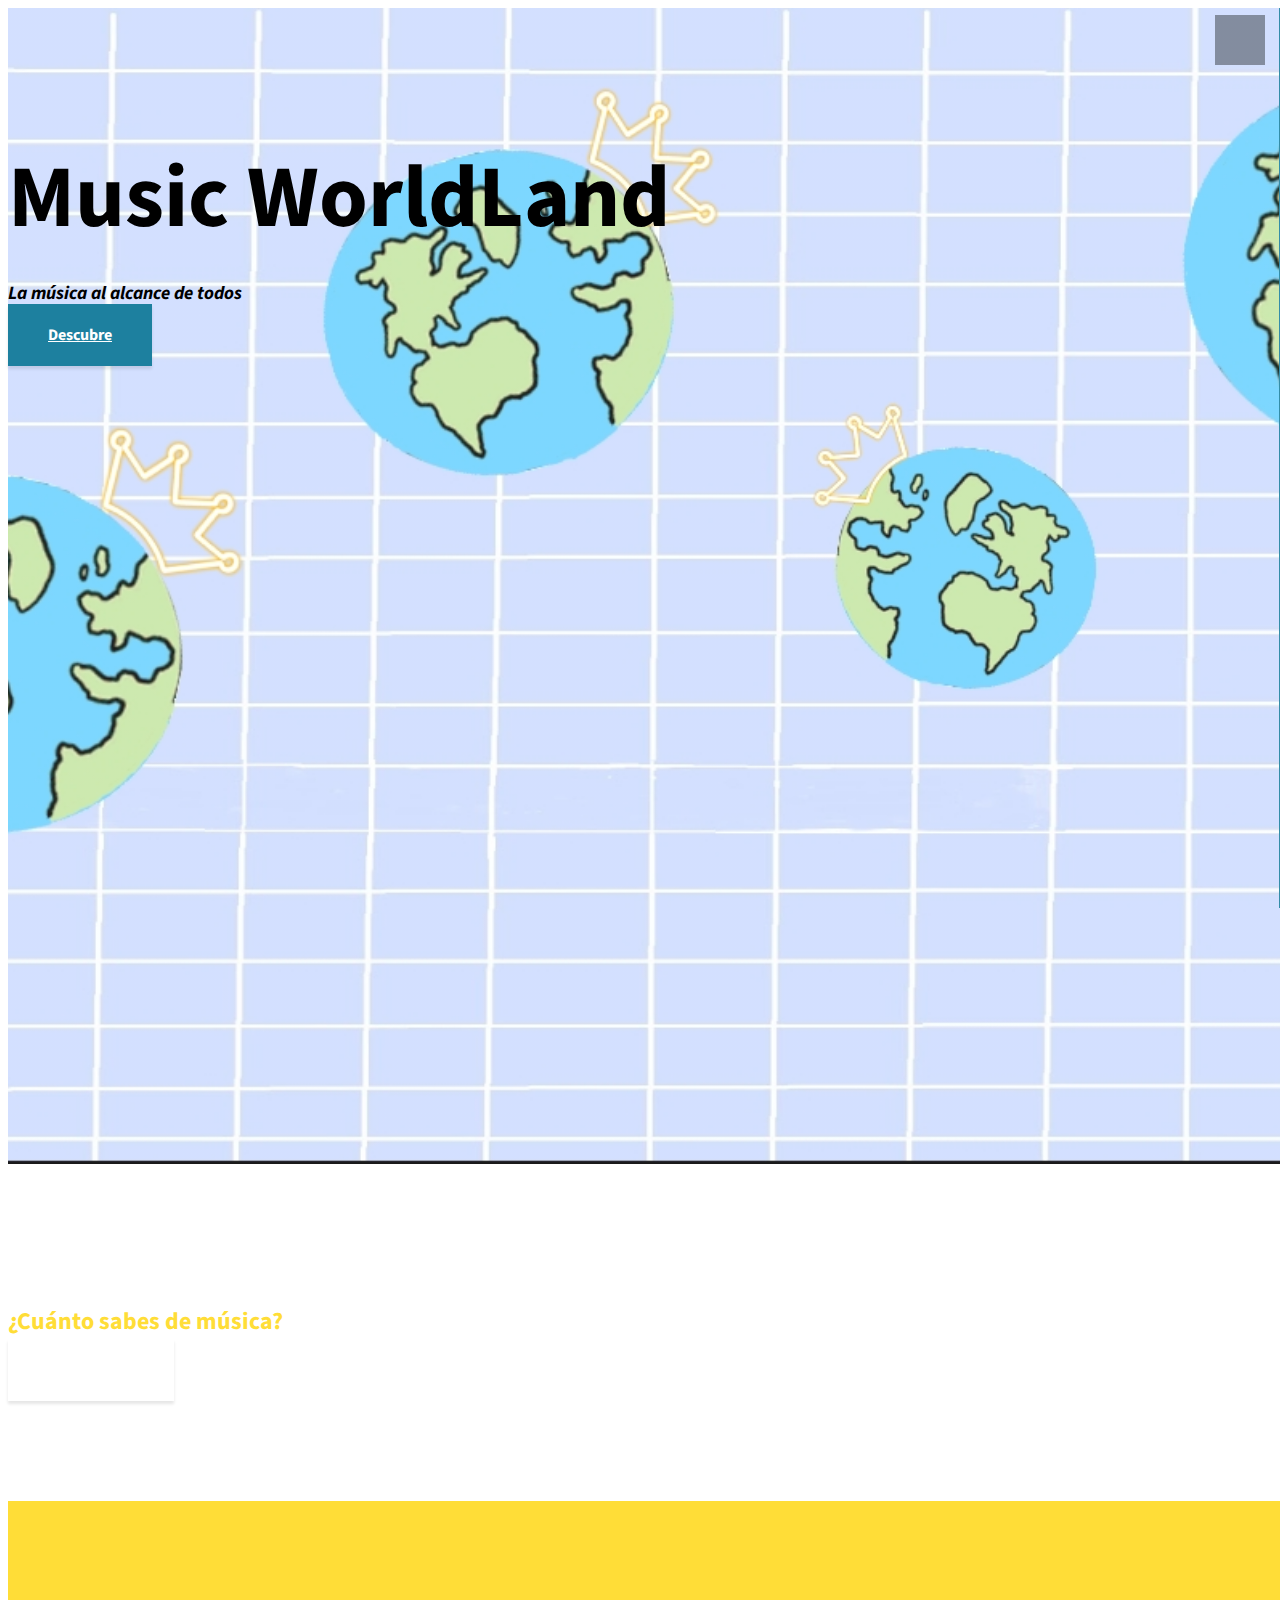
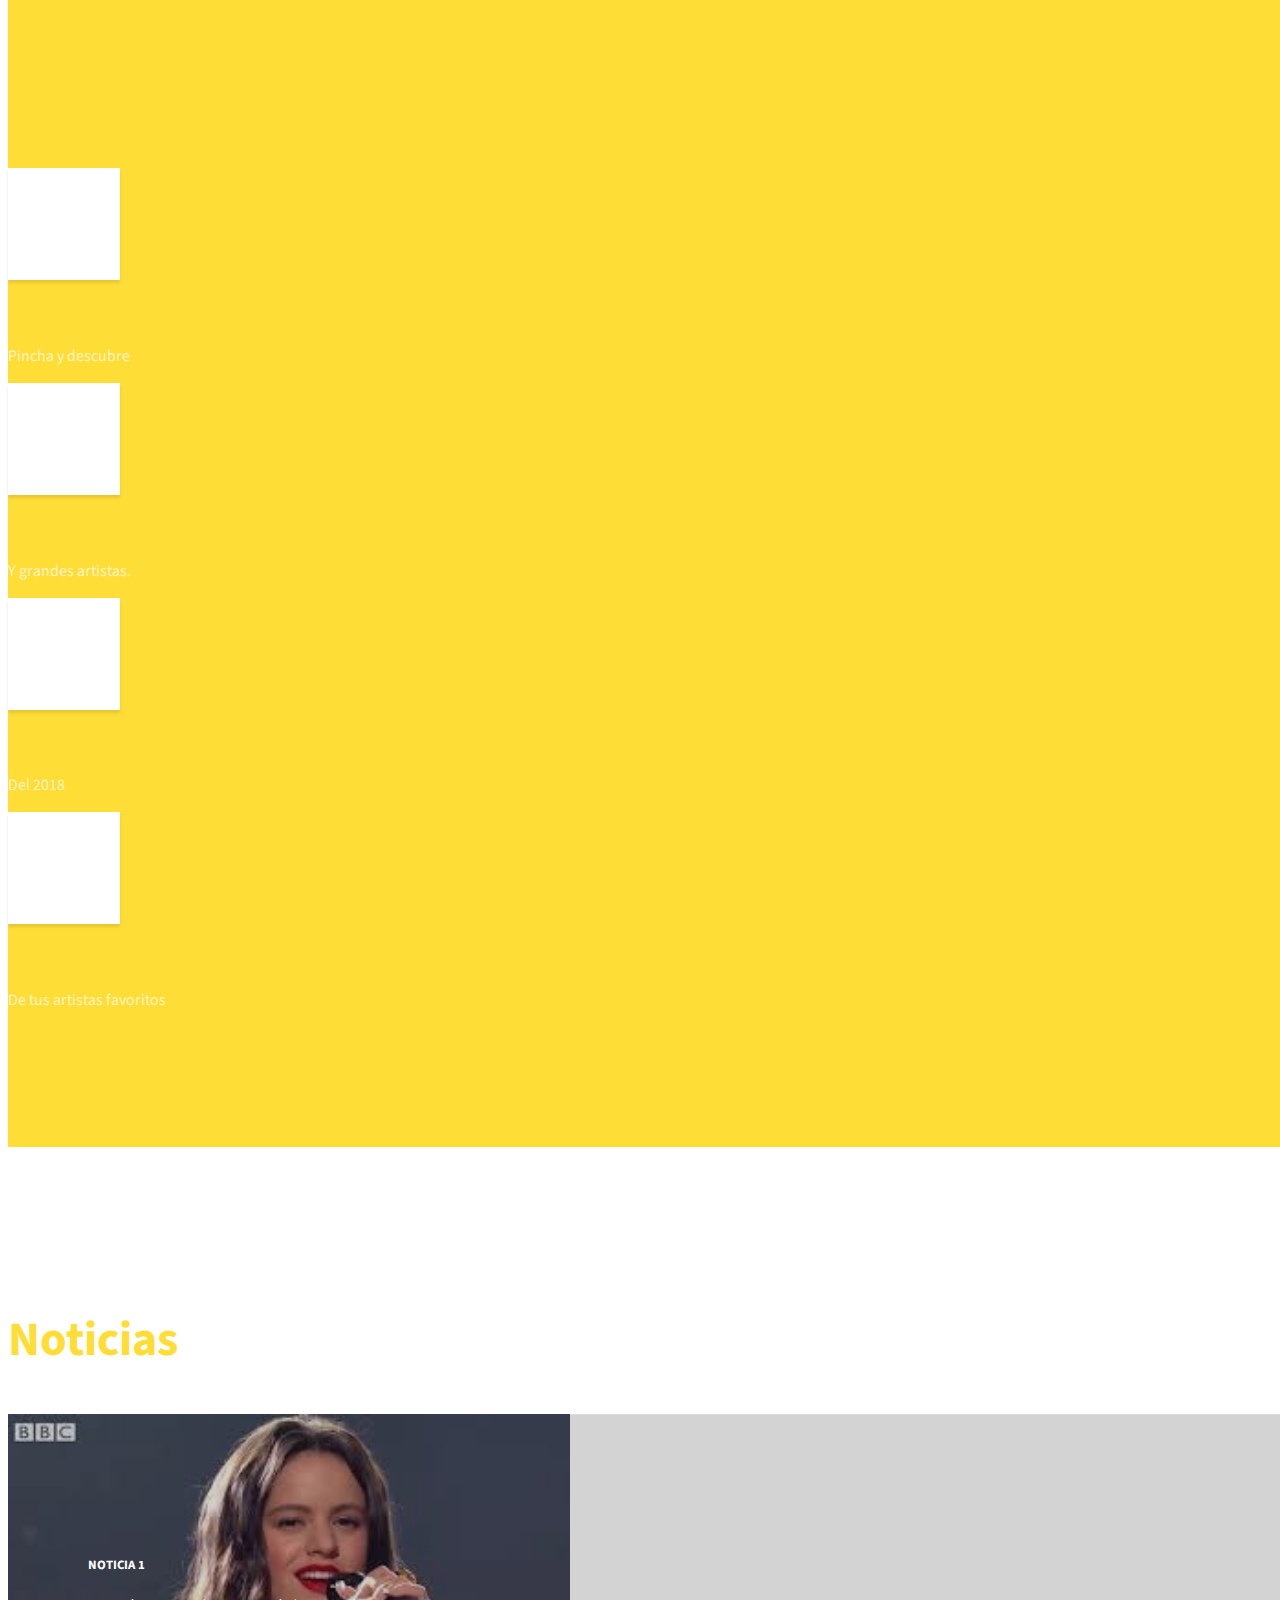
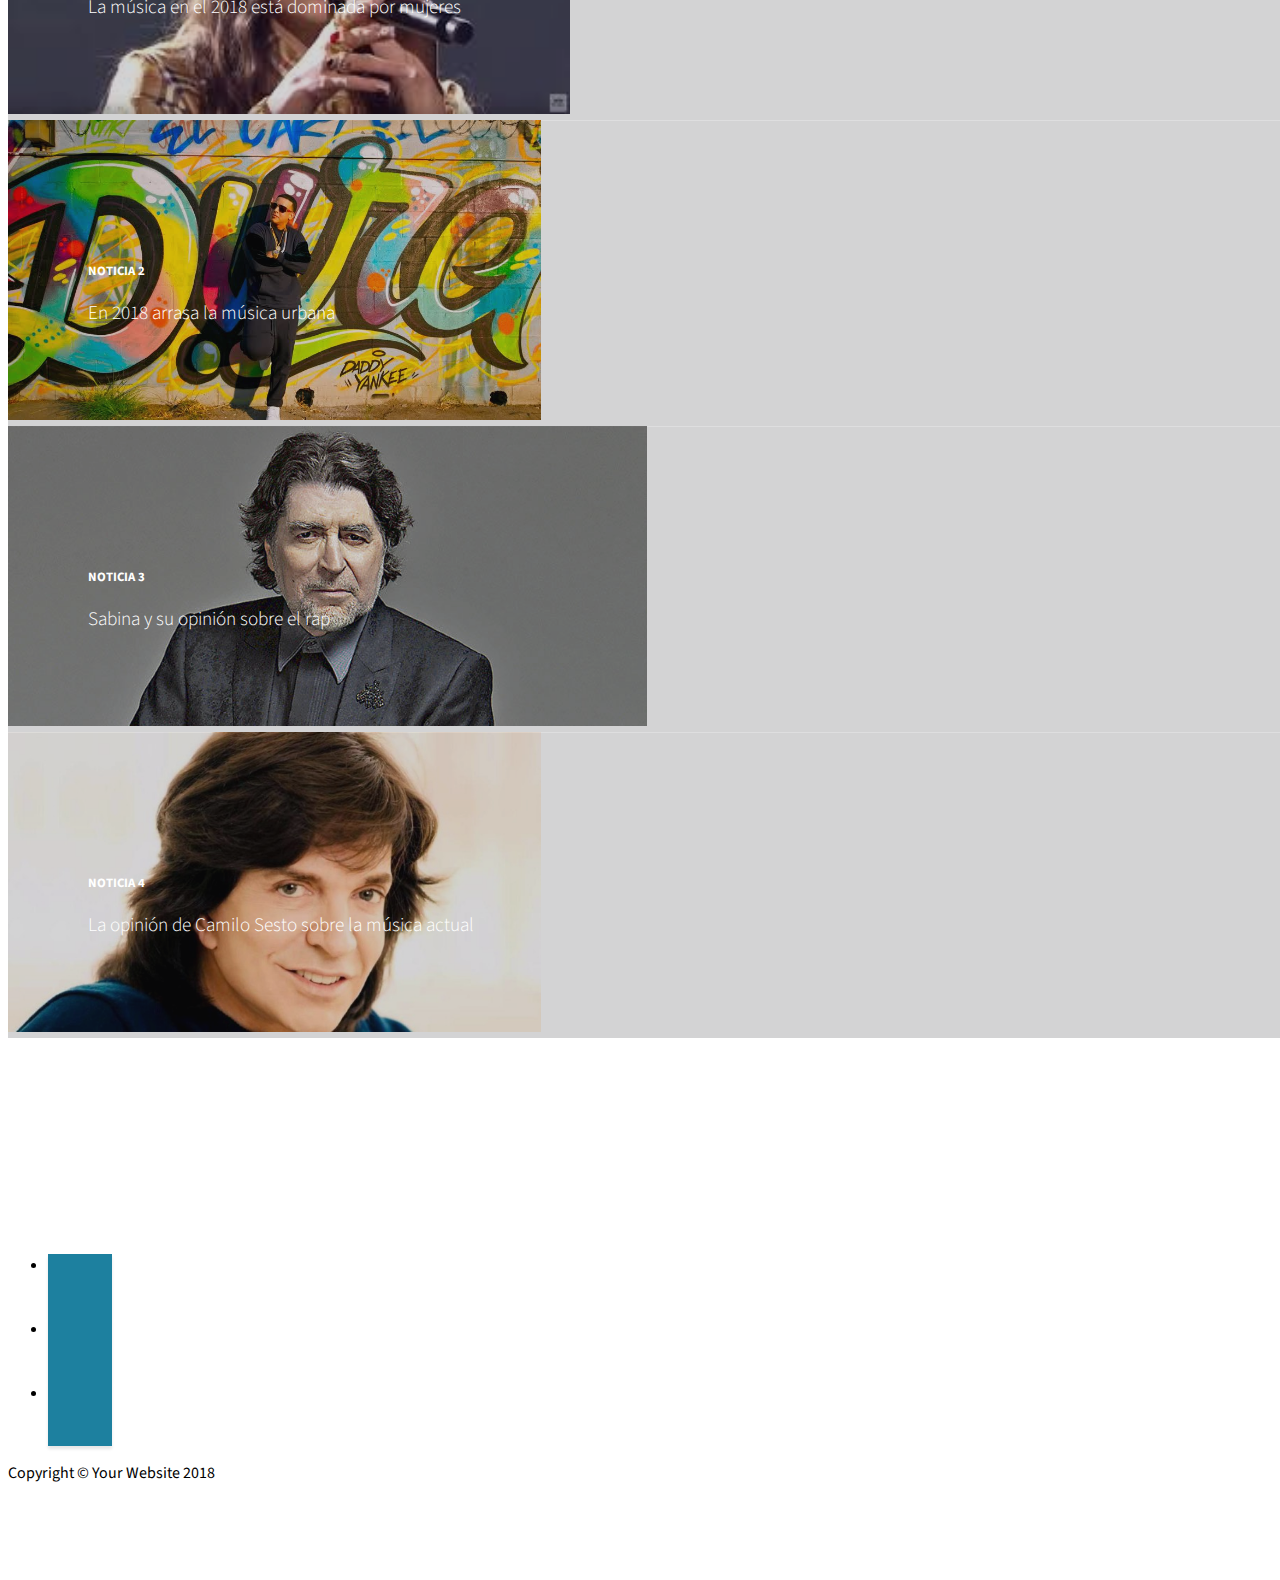
==== index.html @ c62e33f1 "Add files via upload" ====
<!DOCTYPE html>
<html lang="es">

  <head>

    <meta charset="utf-8">
    <meta name="viewport" content="width=device-width, initial-scale=1, shrink-to-fit=no">
    <meta name="description" content="">
    <meta name="author" content="">

    <title>Music WorldLand</title>
    <link rel="icon" href="img/music.jpg" type="image/png">
    <!-- Bootstrap Core CSS -->
    <link href="vendor/bootstrap/css/bootstrap.min.css" rel="stylesheet">

    <!-- Custom Fonts -->
    <link href="vendor/fontawesome-free/css/all.min.css" rel="stylesheet" type="text/css">
    <link href="https://fonts.googleapis.com/css?family=Source+Sans+Pro:300,400,700,300italic,400italic,700italic" rel="stylesheet" type="text/css">
    <link href="vendor/simple-line-icons/css/simple-line-icons.css" rel="stylesheet">

    <!-- Custom CSS -->
    <link href="css/stylish-portfolio.css" rel="stylesheet">
	<script src="js/jquery.min.js"></script>
  </head>

  <body id="page-top">

    <!-- Navigation -->
    <a class="menu-toggle rounded" href="#">
      <i class="fas fa-bars"></i>
    </a>
    <nav id="sidebar-wrapper">
      <ul class="sidebar-nav">
        <li class="sidebar-brand">
          <a class="js-scroll-trigger" href="#page-top">Índice</a>
        </li>
        <li class="sidebar-nav-item">
          <a class="js-scroll-trigger" href="#page-top">Inicio</a>
        </li>
        <li class="sidebar-nav-item">
          <a class="js-scroll-trigger" href="#about">Test</a>
        </li>
        <li class="sidebar-nav-item">
          <a class="js-scroll-trigger" href="#services">Investiga</a>
        </li>
        <li class="sidebar-nav-item">
          <a class="js-scroll-trigger" href="#portfolio">Noticias</a>
        </li>
      </ul>
    </nav>

    <!-- Header -->
    <header class="masthead d-flex">
      <div class="container text-center my-auto">
        <h1 class="mb-1">Music WorldLand</h1>
        <h3 class="mb-5">
          <em>La música al alcance de todos</em>
        </h3>
        <a class="btn btn-primary btn-xl js-scroll-trigger" href="#about">Descubre</a>
      </div>
      <div class="overlay"></div>
    </header>

    <!-- About -->
    <section class="content-section bg-light" id="about">
      <div class="container text-center">
        <div class="row">
          <div class="col-lg-10 mx-auto">
            <h2>¿Cuánto sabes de música?</h2>
            <a class="btn btn-dark btn-xl js-scroll-trigger" href="musica.html">Realizar test</a>
          </div>
        </div>
      </div>
    </section>

    <!-- Services -->
    <section class="content-section bg-primary text-white text-center" id="services">
      <div class="container">
        <div class="content-section-heading">
          <h2 class="mb-5">Investiga</h2>
        </div>
        <div class="row">
          <div class="col-lg-3 col-md-6 mb-5 mb-lg-0">
			<a href="file:///C:/Users/DATA00/Desktop/trabajo/mapa.html">
				<span class="service-icon rounded-circle mx-auto mb-3">
				  <i class="far fa-map"></i>
				</span>
			</a>
            <h4>Mapa</h4>
            <p class="text-faded mb-0">Pincha y descubre</p>
          </div>
          <div class="col-lg-3 col-md-6 mb-5 mb-lg-0">
		     <a href="file:///C:/Users/DATA00/Desktop/trabajo/generos.html">
             <span class="service-icon rounded-circle mx-auto mb-3">
              <i class="fas fa-music"></i>
            </span>
			</a>
              <h4>Géneros musicales</h4>
            <p class="text-faded mb-0">Y grandes artistas.</p>
          </div>
          <div class="col-lg-3 col-md-6 mb-5 mb-md-0">
		  <a href="file:///C:/Users/DATA00/Desktop/trabajo/canciones.html">
            <span class="service-icon rounded-circle mx-auto mb-3">
              <i class="icon-like"></i>
            </span>
			</a>
            <h4>Top 10 canciones </h4>
            <p class="text-faded mb-0">Del 2018</p>
              <i class="fas fa-trophy-alt"></i>
          </div>
          <div class="col-lg-3 col-md-6">
		  <a href="file:///C:/Users/DATA00/Desktop/trabajo/productoras.html">
            <span class="service-icon rounded-circle mx-auto mb-3">
              <i class="fas fa-headphones-alt"></i>
            </span>
			</a>
            <h4>Top 10 productoras
            </h4>
            <p class="text-faded mb-0">De tus artistas favoritos</p>
          </div>
        </div>
      </div>
    </section>
    <!-- Portfolio -->
    <section class="content-section" id="portfolio">
      <div class="container">
        <div class="content-section-heading text-center">
          <h2 class="mb-5">Noticias</h2>
        </div>
        <div class="row no-gutters">
          <div class="col-lg-6">
            <a class="portfolio-item" href="https://www.youtube.com/watch?v=vUIMUN8L44A">
              <span class="caption">
                <span class="caption-content">
                  <h2>Noticia 1</h2>
                  <p class="mb-0">La música en el 2018 está dominada por mujeres</p>
                </span>
              </span>
              <img class="img-fluid" src="img/rosalia.jpg">
            </a>
          </div>
          <div class="col-lg-6">
            <a class="portfolio-item" href="https://www.eluniverso.com/entretenimiento/2018/12/27/nota/7113603/musica-urbana-sigue-dominando">
              <span class="caption">
                <span class="caption-content">
                  <h2>Noticia 2</h2>
                  <p class="mb-0">En 2018 arrasa la música urbana</p>
                </span>
              </span>
              <img class="img-fluid" src="img/3.jpg" >
            </a>
          </div>
          <div class="col-lg-6">
            <a class="portfolio-item" href="https://noisey.vice.com/es/article/ev3pm4/joaquin-sabina-rap-actual-analfabetos-y-para-analfabetos">
              <span class="caption">
                <span class="caption-content">
                  <h2>Noticia 3</h2>
                  <p class="mb-0">Sabina y su opinión sobre el rap</p>
                </span>
              </span>
              <img class="img-fluid" src="img/4.jpg">
            </a>
          </div>
          <div class="col-lg-6">
            <a class="portfolio-item" href="http://www.zeleb.es/tv/a-camilo-sesto-la-musica-actual-le-parece-una-m">
              <span class="caption">
                <span class="caption-content">
                  <h2>Noticia 4</h2>
                  <p class="mb-0">La opinión de Camilo Sesto sobre la música actual</p>
                </span>
              </span>
              <img class="img-fluid" src="img/5.jpg">
            </a
			
          </div>
        </div>
      </div>
    </section>

    <!-- Footer -->
    <footer class="footer text-center">
      <div class="container">
        <ul class="list-inline mb-5">
          <li class="list-inline-item">
            <a class="social-link rounded-circle text-white mr-3" href="#">
              <i class="icon-social-facebook"></i>
            </a>
          </li>
          <li class="list-inline-item">
            <a class="social-link rounded-circle text-white mr-3" href="#">
              <i class="icon-social-twitter"></i>
            </a>
          </li>
          <li class="list-inline-item">
            <a class="social-link rounded-circle text-white" href="#">
              <i class="icon-social-github"></i>
            </a>
          </li>
        </ul>
        <p class="text-muted small mb-0">Copyright &copy; Your Website 2018</p>
      </div>
    </footer>


    <!-- Bootstrap core JavaScript -->
    <script src="vendor/jquery/jquery.min.js"></script>
    <script src="vendor/bootstrap/js/bootstrap.bundle.min.js"></script>

    <!-- Plugin JavaScript -->
    <script src="vendor/jquery-easing/jquery.easing.min.js"></script>

    <!-- Custom scripts for this template -->
    <script src="js/stylish-portfolio.min.js"></script>

  </body>

</html>
---- css/stylish-portfolio.css ----
/*!
 * Start Bootstrap - Stylish Portfolio v5.0.1 (https://startbootstrap.com/template-overviews/stylish-portfolio)
 * Copyright 2013-2018 Start Bootstrap
 * Licensed under MIT (https://github.com/BlackrockDigital/startbootstrap-stylish-portfolio/blob/master/LICENSE)
 */

body,
html {
  width: 100%;
  height: 100%;
}

body {
  font-family: 'Source Sans Pro';
}

.btn-xl {
  padding: 1.25rem 2.5rem;
}

.content-section {
  padding-top: 7.5rem;
  padding-bottom: 7.5rem;
  color: #FFDD37;
}

.content-section-heading h2 {
  font-size: 3rem;
}

.content-section-heading h3 {
  font-size: 1rem;
  text-transform: uppercase;
}

h1,
h2,
h3,
h4,
h5,
h6 {
  font-weight: 700;
}

.text-faded {
  color: rgba(255, 255, 255, 0.7);
}

/* Map */
.map {
  height: 30rem;
}

@media (max-width: 992px) {
  .map {
    height: 75%;
  }
}

.map iframe {
  pointer-events: none;
}

.scroll-to-top {
  position: fixed;
  right: 15px;
  bottom: 15px;
  display: none;
  width: 50px;
  height: 50px;
  text-align: center;
  color: white;
  background: rgba(52, 58, 64, 0.5);
  line-height: 45px;
}

.scroll-to-top:focus, .scroll-to-top:hover {
  color: white;
}
.img-fluid{
	height:300px;
	weight:300px;
}

.scroll-to-top:hover {
  background: #343a40;
}

.scroll-to-top i {
  font-weight: 800;
}

.masthead {
  min-height: 30rem;
  position: relative;
  display: table;
  width: 100%;
  height: auto;
  padding-top: 8rem;
  padding-bottom: 8rem;
  background: -webkit-gradient(linear, left top, right top, from(rgba(255, 255, 255, 0.1)), to(rgba(255, 255, 255, 0.1))), url("img/portada.jpg");
  background: linear-gradient(90deg, rgba(255, 255, 255, 0.1) 0%, rgba(255, 255, 255, 0.1) 100%), url("../img/portada.jpg");
  background-position: center center;
  background-repeat: no-repeat;
  background-size: cover;
}

.masthead h1 {
  font-size: 4rem;
  margin: 0;
  padding: 0;
}

@media (min-width: 992px) {
  .masthead {
    height: 100vh;
  }
  .masthead h1 {
    font-size: 5.5rem;
  }
}

/* Side Menu */
#sidebar-wrapper {
  position: fixed;
  z-index: 2;
  right: 0;
  width: 250px;
  height: 100%;
  -webkit-transition: all 0.4s ease 0s;
  transition: all 0.4s ease 0s;
  -webkit-transform: translateX(250px);
  transform: translateX(250px);
  background: #1D809F;
  border-left: 1px solid rgba(255, 255, 255, 0.1);
}

.sidebar-nav {
  position: absolute;
  top: 0;
  width: 250px;
  margin: 0;
  padding: 0;
  list-style: none;
}

.sidebar-nav li.sidebar-nav-item a {
  display: block;
  text-decoration: none;
  color: #fff;
  padding: 15px;
}

.sidebar-nav li a:hover {
  text-decoration: none;
  color: #fff;
  background: rgba(255, 255, 255, 0.2);
}

.sidebar-nav li a:active,
.sidebar-nav li a:focus {
  text-decoration: none;
}

.sidebar-nav > .sidebar-brand {
  font-size: 1.2rem;
  background: rgba(52, 58, 64, 0.1);
  height: 80px;
  line-height: 50px;
  padding-top: 15px;
  padding-bottom: 15px;
  padding-left: 15px;
}

.sidebar-nav > .sidebar-brand a {
  color: #fff;
}

.sidebar-nav > .sidebar-brand a:hover {
  color: #fff;
  background: none;
}

#sidebar-wrapper.active {
  right: 250px;
  width: 250px;
  -webkit-transition: all 0.4s ease 0s;
  transition: all 0.4s ease 0s;
}

.menu-toggle {
  position: fixed;
  right: 15px;
  top: 15px;
  width: 50px;
  height: 50px;
  text-align: center;
  color: #fff;
  background: rgba(52, 58, 64, 0.5);
  line-height: 50px;
  z-index: 999;
}

.menu-toggle:focus, .menu-toggle:hover {
  color: #fff;
}

.menu-toggle:hover {
  background: #343a40;
}

.service-icon {
  background-color: #fff;
  color: #1D809F;
  height: 7rem;
  width: 7rem;
  display: block;
  line-height: 7.5rem;
  font-size: 2.25rem;
  -webkit-box-shadow: 0 3px 3px 0 rgba(0, 0, 0, 0.1);
  box-shadow: 0 3px 3px 0 rgba(0, 0, 0, 0.1);
}

.callout {
  padding: 15rem 0;
  background: -webkit-gradient(linear, left top, right top, from(rgba(255, 255, 255, 0.1)), to(rgba(255, 255, 255, 0.1))), url("../img/bg-callout.fjpg");
  background: linear-gradient(90deg, rgba(255, 255, 255, 0.1) 0%, rgba(255, 255, 255, 0.1) 100%), url("../img/bg-callout.jpg");
  background-position: center center;
  background-repeat: no-repeat;
  background-size: cover;
}

.callout h2 {
  font-size: 3.5rem;
  font-weight: 700;
  display: block;
  max-width: 30rem;
}

.portfolio-item {
  display: block;
  position: relative;
  overflow: hidden;
  max-width: 530px;
  margin: auto auto 1rem;
}

.portfolio-item .caption {
  display: -webkit-box;
  display: -ms-flexbox;
  display: flex;
  height: 100%;
  width: 100%;
  background-color: rgba(33, 37, 41, 0.2);
  position: absolute;
  top: 0;
  bottom: 0;
  z-index: 1;
}

.portfolio-item .caption .caption-content {
  color: #fff;
  margin: auto 2rem 2rem;
}

.portfolio-item .caption .caption-content h2 {
  font-size: 0.8rem;
  text-transform: uppercase;
}

.portfolio-item .caption .caption-content p {
  font-weight: 300;
  font-size: 1.2rem;
}

@media (min-width: 992px) {
  .portfolio-item {
    max-width: none;
    margin: 0;
  }
  .portfolio-item .caption {
    -webkit-transition: -webkit-clip-path 0.25s ease-out, background-color 0.7s;
    -webkit-clip-path: inset(0px);
    clip-path: inset(0px);
  }
  .portfolio-item .caption .caption-content {
    -webkit-transition: opacity 0.25s;
    transition: opacity 0.25s;
    margin-left: 5rem;
    margin-right: 5rem;
    margin-bottom: 5rem;
  }
  .portfolio-item img {
    -webkit-transition: -webkit-clip-path 0.25s ease-out;
    -webkit-clip-path: inset(-1px);
    clip-path: inset(-1px);
  }
  .portfolio-item:hover img {
    -webkit-clip-path: inset(2rem);
    clip-path: inset(2rem);
  }
  .portfolio-item:hover .caption {
    background-color: rgba(29, 128, 159, 0.9);
    -webkit-clip-path: inset(2rem);
    clip-path: inset(2rem);
  }
}

footer.footer {
  padding-top: 5rem;
  padding-bottom: 5rem;
}

footer.footer .social-link {
  display: block;
  height: 4rem;
  width: 4rem;
  line-height: 4.3rem;
  font-size: 1.5rem;
  background-color: #1D809F;
  -webkit-transition: background-color 0.15s ease-in-out;
  transition: background-color 0.15s ease-in-out;
  -webkit-box-shadow: 0 3px 3px 0 rgba(0, 0, 0, 0.1);
  box-shadow: 0 3px 3px 0 rgba(0, 0, 0, 0.1);
}

footer.footer .social-link:hover {
  background-color: #155d74;
  text-decoration: none;
}

a {
  color: #1D809F;
}

a:hover, a:focus, a:active {
  color: #155d74;
}

.btn-primary {
  background-color: #1D809F !important;
  border-color: #1D809F !important;
  color: #fff !important;
}

.btn-primary:hover, .btn-primary:focus, .btn-primary:active {
  background-color: #155d74 !important;
  border-color: #155d74 !important;
}

.btn-secondary {
  background-color: #ecb807 !important;
  border-color: #ecb807 !important;
  color: #fff !important;
}

.btn-secondary:hover, .btn-secondary:focus, .btn-secondary:active {
  background-color: #ba9106 !important;
  border-color: #ba9106 !important;
}

.btn-dark {
  color: #fff !important;
}

.btn {
  -webkit-box-shadow: 0px 3px 3px 0px rgba(0, 0, 0, 0.1);
  box-shadow: 0px 3px 3px 0px rgba(0, 0, 0, 0.1);
  font-weight: 700;
}

.bg-primary {
  background-color:#FFDD37 !important;
}

.text-primary {
  color: #1D809F !important;
}

.text-secondary {
  color: #ecb807 !important;
}
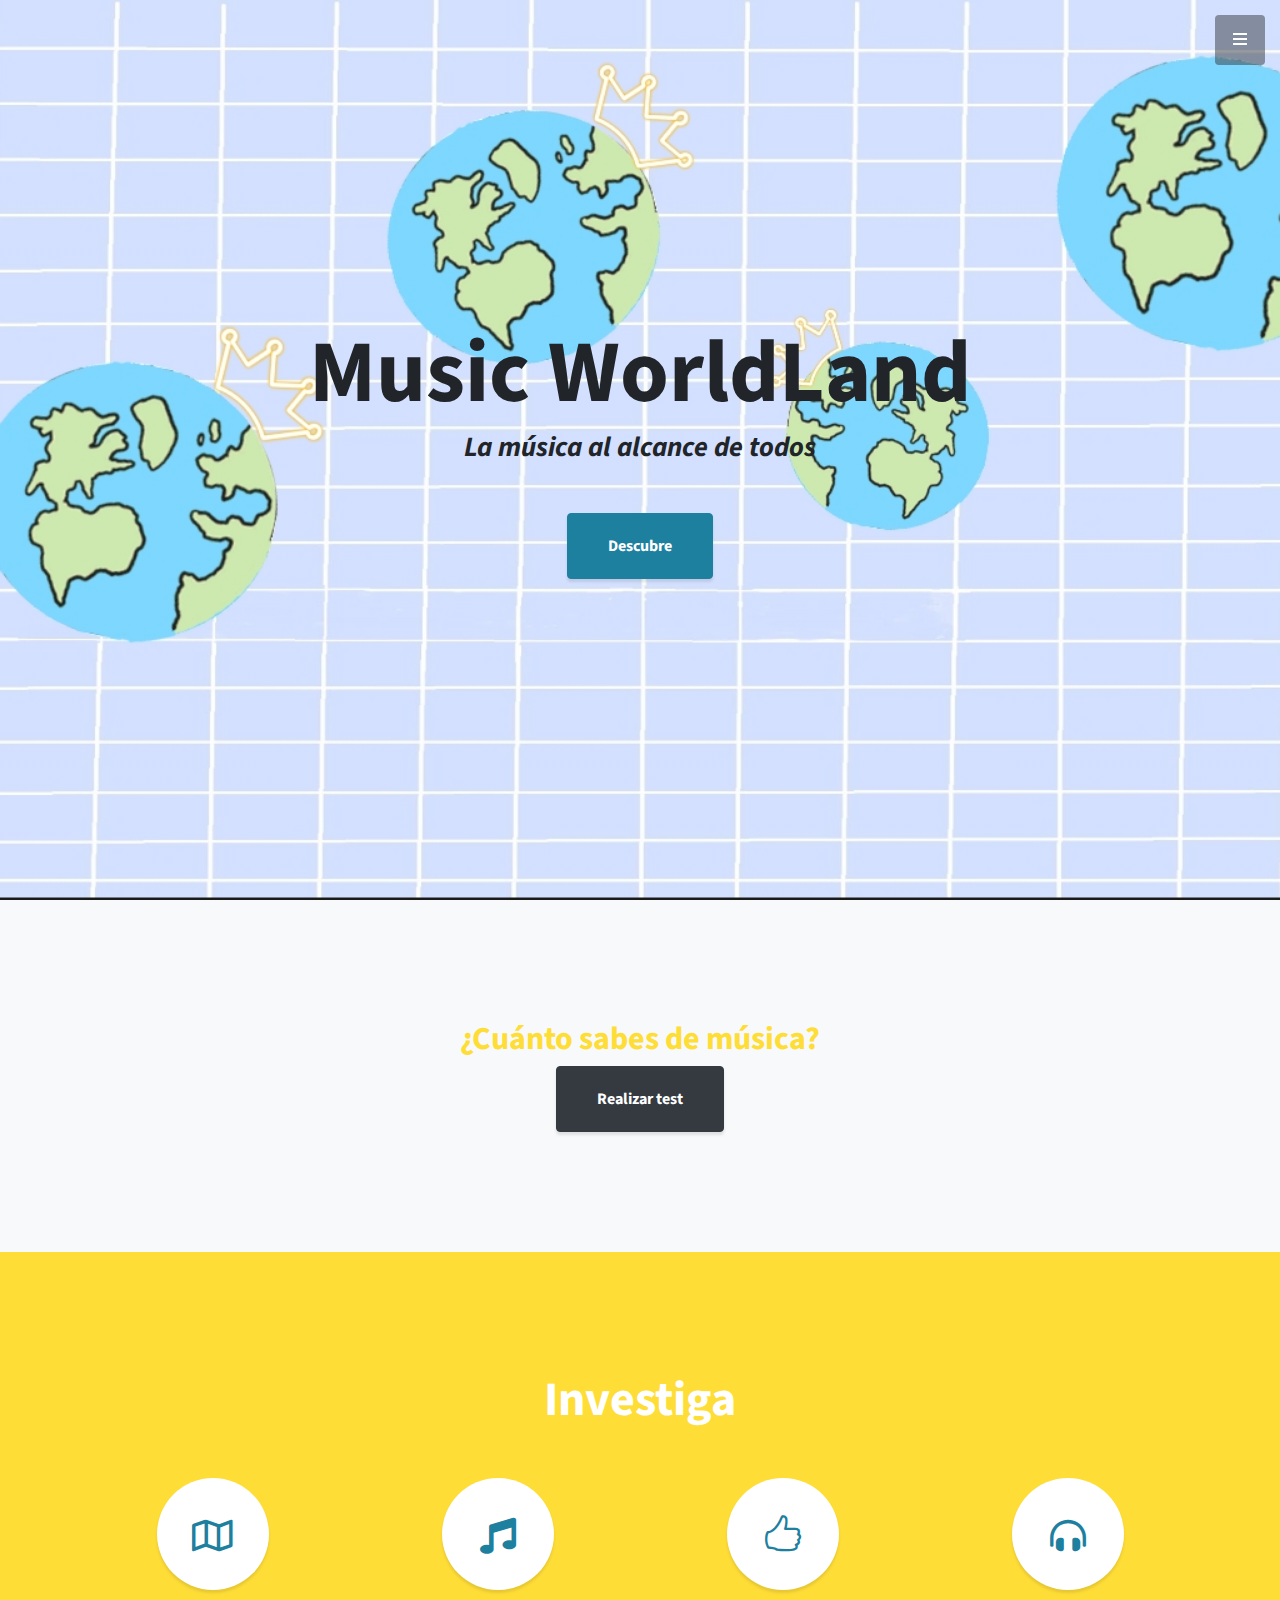
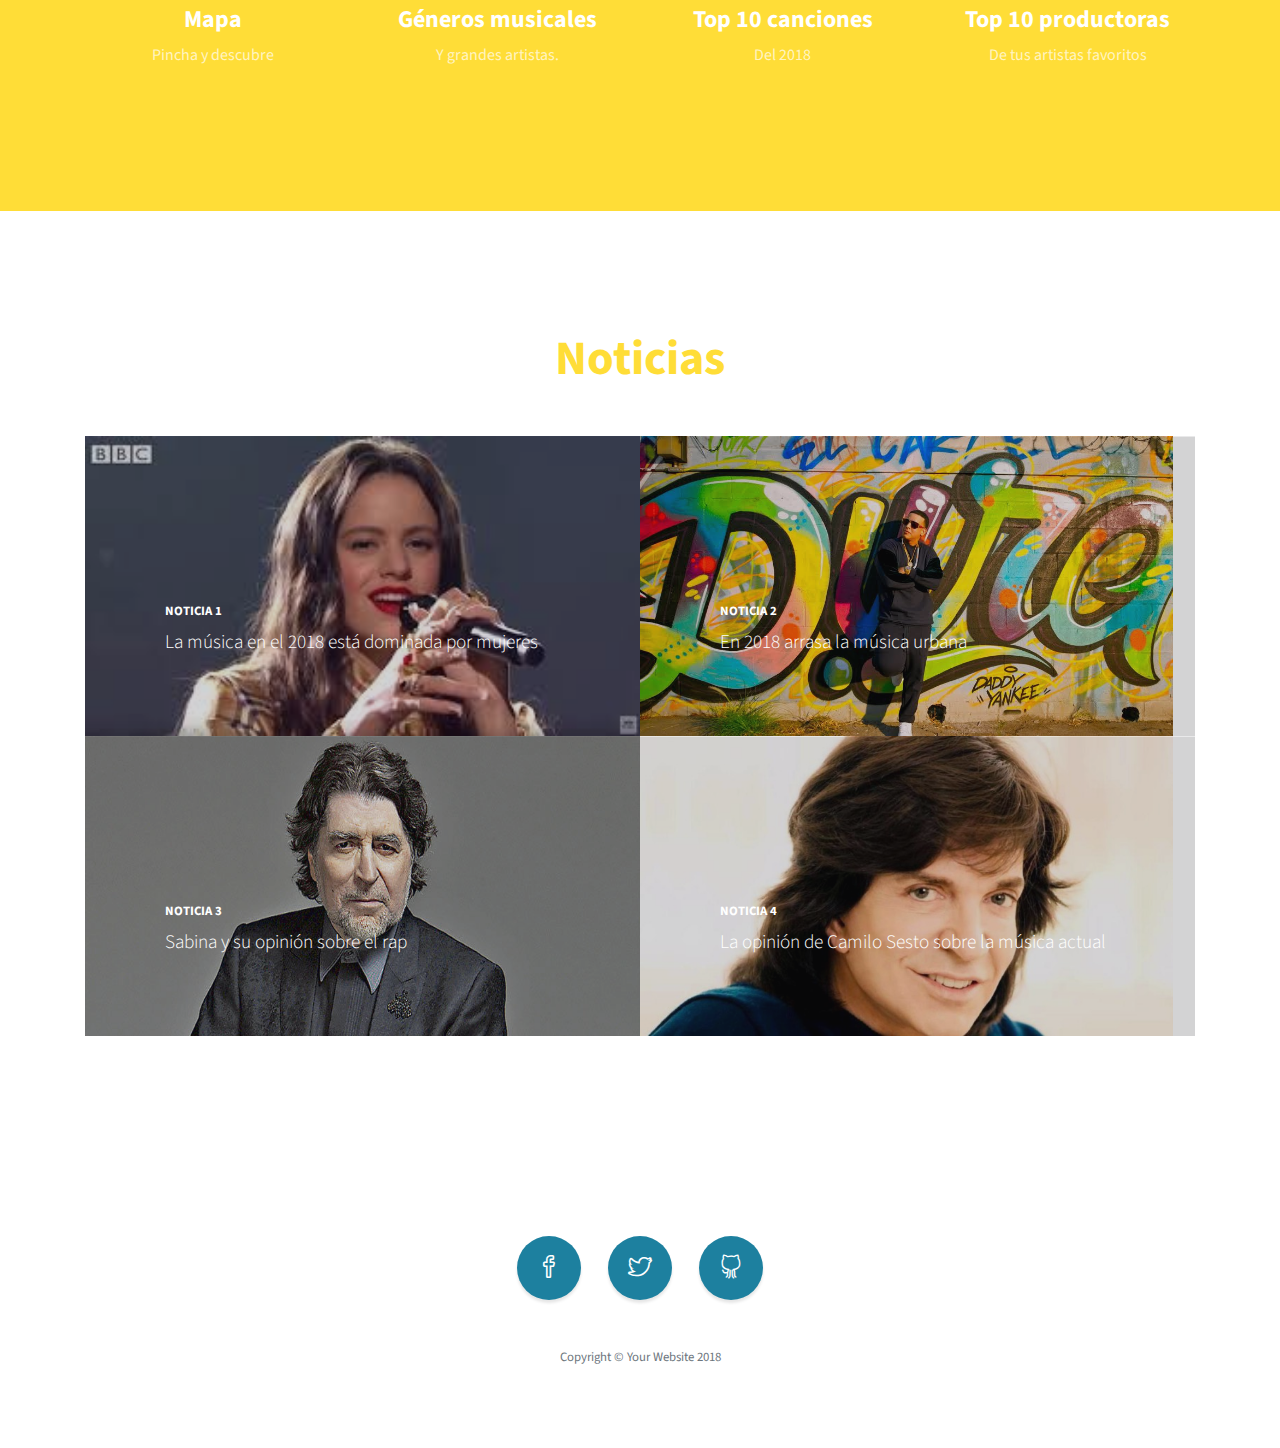
==== commit 6141ccfb: "Update index.html" ====
--- a/index.html
+++ b/index.html
@@ -81,16 +81,16 @@
         </div>
         <div class="row">
           <div class="col-lg-3 col-md-6 mb-5 mb-lg-0">
-			<a href="file:///C:/Users/DATA00/Desktop/trabajo/mapa.html">
-				<span class="service-icon rounded-circle mx-auto mb-3">
-				  <i class="far fa-map"></i>
-				</span>
-			</a>
+		<a href="mapa.html">
+			<span class="service-icon rounded-circle mx-auto mb-3">
+			 <i class="far fa-map"></i>
+			</span>
+		</a>
             <h4>Mapa</h4>
             <p class="text-faded mb-0">Pincha y descubre</p>
           </div>
           <div class="col-lg-3 col-md-6 mb-5 mb-lg-0">
-		     <a href="file:///C:/Users/DATA00/Desktop/trabajo/generos.html">
+		     <a href="generos.html">
              <span class="service-icon rounded-circle mx-auto mb-3">
               <i class="fas fa-music"></i>
             </span>
@@ -99,7 +99,7 @@
             <p class="text-faded mb-0">Y grandes artistas.</p>
           </div>
           <div class="col-lg-3 col-md-6 mb-5 mb-md-0">
-		  <a href="file:///C:/Users/DATA00/Desktop/trabajo/canciones.html">
+		  <a href="canciones.html">
             <span class="service-icon rounded-circle mx-auto mb-3">
               <i class="icon-like"></i>
             </span>
@@ -109,7 +109,7 @@
               <i class="fas fa-trophy-alt"></i>
           </div>
           <div class="col-lg-3 col-md-6">
-		  <a href="file:///C:/Users/DATA00/Desktop/trabajo/productoras.html">
+		  <a href="productoras.html">
             <span class="service-icon rounded-circle mx-auto mb-3">
               <i class="fas fa-headphones-alt"></i>
             </span>
--- a/vendor/fontawesome-free/css/all.min.css
+++ b/vendor/fontawesome-free/css/all.min.css
@@ -0,0 +1,5 @@
+/*!
+ * Font Awesome Free 5.3.1 by @fontawesome - https://fontawesome.com
+ * License - https://fontawesome.com/license/free (Icons: CC BY 4.0, Fonts: SIL OFL 1.1, Code: MIT License)
+ */
+.fa,.fab,.fal,.far,.fas{-moz-osx-font-smoothing:grayscale;-webkit-font-smoothing:antialiased;display:inline-block;font-style:normal;font-variant:normal;text-rendering:auto;line-height:1}.fa-lg{font-size:1.33333em;line-height:.75em;vertical-align:-.0667em}.fa-xs{font-size:.75em}.fa-sm{font-size:.875em}.fa-1x{font-size:1em}.fa-2x{font-size:2em}.fa-3x{font-size:3em}.fa-4x{font-size:4em}.fa-5x{font-size:5em}.fa-6x{font-size:6em}.fa-7x{font-size:7em}.fa-8x{font-size:8em}.fa-9x{font-size:9em}.fa-10x{font-size:10em}.fa-fw{text-align:center;width:1.25em}.fa-ul{list-style-type:none;margin-left:2.5em;padding-left:0}.fa-ul>li{position:relative}.fa-li{left:-2em;position:absolute;text-align:center;width:2em;line-height:inherit}.fa-border{border:.08em solid #eee;border-radius:.1em;padding:.2em .25em .15em}.fa-pull-left{float:left}.fa-pull-right{float:right}.fa.fa-pull-left,.fab.fa-pull-left,.fal.fa-pull-left,.far.fa-pull-left,.fas.fa-pull-left{margin-right:.3em}.fa.fa-pull-right,.fab.fa-pull-right,.fal.fa-pull-right,.far.fa-pull-right,.fas.fa-pull-right{margin-left:.3em}.fa-spin{animation:fa-spin 2s infinite linear}.fa-pulse{animation:fa-spin 1s infinite steps(8)}@keyframes fa-spin{0%{transform:rotate(0deg)}to{transform:rotate(1turn)}}.fa-rotate-90{-ms-filter:"progid:DXImageTransform.Microsoft.BasicImage(rotation=1)";transform:rotate(90deg)}.fa-rotate-180{-ms-filter:"progid:DXImageTransform.Microsoft.BasicImage(rotation=2)";transform:rotate(180deg)}.fa-rotate-270{-ms-filter:"progid:DXImageTransform.Microsoft.BasicImage(rotation=3)";transform:rotate(270deg)}.fa-flip-horizontal{-ms-filter:"progid:DXImageTransform.Microsoft.BasicImage(rotation=0, mirror=1)";transform:scaleX(-1)}.fa-flip-vertical{transform:scaleY(-1)}.fa-flip-horizontal.fa-flip-vertical,.fa-flip-vertical{-ms-filter:"progid:DXImageTransform.Microsoft.BasicImage(rotation=2, mirror=1)"}.fa-flip-horizontal.fa-flip-vertical{transform:scale(-1)}:root .fa-flip-horizontal,:root .fa-flip-vertical,:root .fa-rotate-90,:root .fa-rotate-180,:root .fa-rotate-270{-webkit-filter:none;filter:none}.fa-stack{display:inline-block;height:2em;line-height:2em;position:relative;vertical-align:middle;width:2em}.fa-stack-1x,.fa-stack-2x{left:0;position:absolute;text-align:center;width:100%}.fa-stack-1x{line-height:inherit}.fa-stack-2x{font-size:2em}.fa-inverse{color:#fff}.fa-500px:before{content:"\f26e"}.fa-accessible-icon:before{content:"\f368"}.fa-accusoft:before{content:"\f369"}.fa-ad:before{content:"\f641"}.fa-address-book:before{content:"\f2b9"}.fa-address-card:before{content:"\f2bb"}.fa-adjust:before{content:"\f042"}.fa-adn:before{content:"\f170"}.fa-adversal:before{content:"\f36a"}.fa-affiliatetheme:before{content:"\f36b"}.fa-air-freshener:before{content:"\f5d0"}.fa-algolia:before{content:"\f36c"}.fa-align-center:before{content:"\f037"}.fa-align-justify:before{content:"\f039"}.fa-align-left:before{content:"\f036"}.fa-align-right:before{content:"\f038"}.fa-alipay:before{content:"\f642"}.fa-allergies:before{content:"\f461"}.fa-amazon:before{content:"\f270"}.fa-amazon-pay:before{content:"\f42c"}.fa-ambulance:before{content:"\f0f9"}.fa-american-sign-language-interpreting:before{content:"\f2a3"}.fa-amilia:before{content:"\f36d"}.fa-anchor:before{content:"\f13d"}.fa-android:before{content:"\f17b"}.fa-angellist:before{content:"\f209"}.fa-angle-double-down:before{content:"\f103"}.fa-angle-double-left:before{content:"\f100"}.fa-angle-double-right:before{content:"\f101"}.fa-angle-double-up:before{content:"\f102"}.fa-angle-down:before{content:"\f107"}.fa-angle-left:before{content:"\f104"}.fa-angle-right:before{content:"\f105"}.fa-angle-up:before{content:"\f106"}.fa-angry:before{content:"\f556"}.fa-angrycreative:before{content:"\f36e"}.fa-angular:before{content:"\f420"}.fa-ankh:before{content:"\f644"}.fa-app-store:before{content:"\f36f"}.fa-app-store-ios:before{content:"\f370"}.fa-apper:before{content:"\f371"}.fa-apple:before{content:"\f179"}.fa-apple-alt:before{content:"\f5d1"}.fa-apple-pay:before{content:"\f415"}.fa-archive:before{content:"\f187"}.fa-archway:before{content:"\f557"}.fa-arrow-alt-circle-down:before{content:"\f358"}.fa-arrow-alt-circle-left:before{content:"\f359"}.fa-arrow-alt-circle-right:before{content:"\f35a"}.fa-arrow-alt-circle-up:before{content:"\f35b"}.fa-arrow-circle-down:before{content:"\f0ab"}.fa-arrow-circle-left:before{content:"\f0a8"}.fa-arrow-circle-right:before{content:"\f0a9"}.fa-arrow-circle-up:before{content:"\f0aa"}.fa-arrow-down:before{content:"\f063"}.fa-arrow-left:before{content:"\f060"}.fa-arrow-right:before{content:"\f061"}.fa-arrow-up:before{content:"\f062"}.fa-arrows-alt:before{content:"\f0b2"}.fa-arrows-alt-h:before{content:"\f337"}.fa-arrows-alt-v:before{content:"\f338"}.fa-assistive-listening-systems:before{content:"\f2a2"}.fa-asterisk:before{content:"\f069"}.fa-asymmetrik:before{content:"\f372"}.fa-at:before{content:"\f1fa"}.fa-atlas:before{content:"\f558"}.fa-atom:before{content:"\f5d2"}.fa-audible:before{content:"\f373"}.fa-audio-description:before{content:"\f29e"}.fa-autoprefixer:before{content:"\f41c"}.fa-avianex:before{content:"\f374"}.fa-aviato:before{content:"\f421"}.fa-award:before{content:"\f559"}.fa-aws:before{content:"\f375"}.fa-backspace:before{content:"\f55a"}.fa-backward:before{content:"\f04a"}.fa-balance-scale:before{content:"\f24e"}.fa-ban:before{content:"\f05e"}.fa-band-aid:before{content:"\f462"}.fa-bandcamp:before{content:"\f2d5"}.fa-barcode:before{content:"\f02a"}.fa-bars:before{content:"\f0c9"}.fa-baseball-ball:before{content:"\f433"}.fa-basketball-ball:before{content:"\f434"}.fa-bath:before{content:"\f2cd"}.fa-battery-empty:before{content:"\f244"}.fa-battery-full:before{content:"\f240"}.fa-battery-half:before{content:"\f242"}.fa-battery-quarter:before{content:"\f243"}.fa-battery-three-quarters:before{content:"\f241"}.fa-bed:before{content:"\f236"}.fa-beer:before{content:"\f0fc"}.fa-behance:before{content:"\f1b4"}.fa-behance-square:before{content:"\f1b5"}.fa-bell:before{content:"\f0f3"}.fa-bell-slash:before{content:"\f1f6"}.fa-bezier-curve:before{content:"\f55b"}.fa-bible:before{content:"\f647"}.fa-bicycle:before{content:"\f206"}.fa-bimobject:before{content:"\f378"}.fa-binoculars:before{content:"\f1e5"}.fa-birthday-cake:before{content:"\f1fd"}.fa-bitbucket:before{content:"\f171"}.fa-bitcoin:before{content:"\f379"}.fa-bity:before{content:"\f37a"}.fa-black-tie:before{content:"\f27e"}.fa-blackberry:before{content:"\f37b"}.fa-blender:before{content:"\f517"}.fa-blind:before{content:"\f29d"}.fa-blogger:before{content:"\f37c"}.fa-blogger-b:before{content:"\f37d"}.fa-bluetooth:before{content:"\f293"}.fa-bluetooth-b:before{content:"\f294"}.fa-bold:before{content:"\f032"}.fa-bolt:before{content:"\f0e7"}.fa-bomb:before{content:"\f1e2"}.fa-bone:before{content:"\f5d7"}.fa-bong:before{content:"\f55c"}.fa-book:before{content:"\f02d"}.fa-book-open:before{content:"\f518"}.fa-book-reader:before{content:"\f5da"}.fa-bookmark:before{content:"\f02e"}.fa-bowling-ball:before{content:"\f436"}.fa-box:before{content:"\f466"}.fa-box-open:before{content:"\f49e"}.fa-boxes:before{content:"\f468"}.fa-braille:before{content:"\f2a1"}.fa-brain:before{content:"\f5dc"}.fa-briefcase:before{content:"\f0b1"}.fa-briefcase-medical:before{content:"\f469"}.fa-broadcast-tower:before{content:"\f519"}.fa-broom:before{content:"\f51a"}.fa-brush:before{content:"\f55d"}.fa-btc:before{content:"\f15a"}.fa-bug:before{content:"\f188"}.fa-building:before{content:"\f1ad"}.fa-bullhorn:before{content:"\f0a1"}.fa-bullseye:before{content:"\f140"}.fa-burn:before{content:"\f46a"}.fa-buromobelexperte:before{content:"\f37f"}.fa-bus:before{content:"\f207"}.fa-bus-alt:before{content:"\f55e"}.fa-business-time:before{content:"\f64a"}.fa-buysellads:before{content:"\f20d"}.fa-calculator:before{content:"\f1ec"}.fa-calendar:before{content:"\f133"}.fa-calendar-alt:before{content:"\f073"}.fa-calendar-check:before{content:"\f274"}.fa-calendar-minus:before{content:"\f272"}.fa-calendar-plus:before{content:"\f271"}.fa-calendar-times:before{content:"\f273"}.fa-camera:before{content:"\f030"}.fa-camera-retro:before{content:"\f083"}.fa-cannabis:before{content:"\f55f"}.fa-capsules:before{content:"\f46b"}.fa-car:before{content:"\f1b9"}.fa-car-alt:before{content:"\f5de"}.fa-car-battery:before{content:"\f5df"}.fa-car-crash:before{content:"\f5e1"}.fa-car-side:before{content:"\f5e4"}.fa-caret-down:before{content:"\f0d7"}.fa-caret-left:before{content:"\f0d9"}.fa-caret-right:before{content:"\f0da"}.fa-caret-square-down:before{content:"\f150"}.fa-caret-square-left:before{content:"\f191"}.fa-caret-square-right:before{content:"\f152"}.fa-caret-square-up:before{content:"\f151"}.fa-caret-up:before{content:"\f0d8"}.fa-cart-arrow-down:before{content:"\f218"}.fa-cart-plus:before{content:"\f217"}.fa-cc-amazon-pay:before{content:"\f42d"}.fa-cc-amex:before{content:"\f1f3"}.fa-cc-apple-pay:before{content:"\f416"}.fa-cc-diners-club:before{content:"\f24c"}.fa-cc-discover:before{content:"\f1f2"}.fa-cc-jcb:before{content:"\f24b"}.fa-cc-mastercard:before{content:"\f1f1"}.fa-cc-paypal:before{content:"\f1f4"}.fa-cc-stripe:before{content:"\f1f5"}.fa-cc-visa:before{content:"\f1f0"}.fa-centercode:before{content:"\f380"}.fa-certificate:before{content:"\f0a3"}.fa-chalkboard:before{content:"\f51b"}.fa-chalkboard-teacher:before{content:"\f51c"}.fa-charging-station:before{content:"\f5e7"}.fa-chart-area:before{content:"\f1fe"}.fa-chart-bar:before{content:"\f080"}.fa-chart-line:before{content:"\f201"}.fa-chart-pie:before{content:"\f200"}.fa-check:before{content:"\f00c"}.fa-check-circle:before{content:"\f058"}.fa-check-double:before{content:"\f560"}.fa-check-square:before{content:"\f14a"}.fa-chess:before{content:"\f439"}.fa-chess-bishop:before{content:"\f43a"}.fa-chess-board:before{content:"\f43c"}.fa-chess-king:before{content:"\f43f"}.fa-chess-knight:before{content:"\f441"}.fa-chess-pawn:before{content:"\f443"}.fa-chess-queen:before{content:"\f445"}.fa-chess-rook:before{content:"\f447"}.fa-chevron-circle-down:before{content:"\f13a"}.fa-chevron-circle-left:before{content:"\f137"}.fa-chevron-circle-right:before{content:"\f138"}.fa-chevron-circle-up:before{content:"\f139"}.fa-chevron-down:before{content:"\f078"}.fa-chevron-left:before{content:"\f053"}.fa-chevron-right:before{content:"\f054"}.fa-chevron-up:before{content:"\f077"}.fa-child:before{content:"\f1ae"}.fa-chrome:before{content:"\f268"}.fa-church:before{content:"\f51d"}.fa-circle:before{content:"\f111"}.fa-circle-notch:before{content:"\f1ce"}.fa-city:before{content:"\f64f"}.fa-clipboard:before{content:"\f328"}.fa-clipboard-check:before{content:"\f46c"}.fa-clipboard-list:before{content:"\f46d"}.fa-clock:before{content:"\f017"}.fa-clone:before{content:"\f24d"}.fa-closed-captioning:before{content:"\f20a"}.fa-cloud:before{content:"\f0c2"}.fa-cloud-download-alt:before{content:"\f381"}.fa-cloud-upload-alt:before{content:"\f382"}.fa-cloudscale:before{content:"\f383"}.fa-cloudsmith:before{content:"\f384"}.fa-cloudversify:before{content:"\f385"}.fa-cocktail:before{content:"\f561"}.fa-code:before{content:"\f121"}.fa-code-branch:before{content:"\f126"}.fa-codepen:before{content:"\f1cb"}.fa-codiepie:before{content:"\f284"}.fa-coffee:before{content:"\f0f4"}.fa-cog:before{content:"\f013"}.fa-cogs:before{content:"\f085"}.fa-coins:before{content:"\f51e"}.fa-columns:before{content:"\f0db"}.fa-comment:before{content:"\f075"}.fa-comment-alt:before{content:"\f27a"}.fa-comment-dollar:before{content:"\f651"}.fa-comment-dots:before{content:"\f4ad"}.fa-comment-slash:before{content:"\f4b3"}.fa-comments:before{content:"\f086"}.fa-comments-dollar:before{content:"\f653"}.fa-compact-disc:before{content:"\f51f"}.fa-compass:before{content:"\f14e"}.fa-compress:before{content:"\f066"}.fa-concierge-bell:before{content:"\f562"}.fa-connectdevelop:before{content:"\f20e"}.fa-contao:before{content:"\f26d"}.fa-cookie:before{content:"\f563"}.fa-cookie-bite:before{content:"\f564"}.fa-copy:before{content:"\f0c5"}.fa-copyright:before{content:"\f1f9"}.fa-couch:before{content:"\f4b8"}.fa-cpanel:before{content:"\f388"}.fa-creative-commons:before{content:"\f25e"}.fa-creative-commons-by:before{content:"\f4e7"}.fa-creative-commons-nc:before{content:"\f4e8"}.fa-creative-commons-nc-eu:before{content:"\f4e9"}.fa-creative-commons-nc-jp:before{content:"\f4ea"}.fa-creative-commons-nd:before{content:"\f4eb"}.fa-creative-commons-pd:before{content:"\f4ec"}.fa-creative-commons-pd-alt:before{content:"\f4ed"}.fa-creative-commons-remix:before{content:"\f4ee"}.fa-creative-commons-sa:before{content:"\f4ef"}.fa-creative-commons-sampling:before{content:"\f4f0"}.fa-creative-commons-sampling-plus:before{content:"\f4f1"}.fa-creative-commons-share:before{content:"\f4f2"}.fa-credit-card:before{content:"\f09d"}.fa-crop:before{content:"\f125"}.fa-crop-alt:before{content:"\f565"}.fa-cross:before{content:"\f654"}.fa-crosshairs:before{content:"\f05b"}.fa-crow:before{content:"\f520"}.fa-crown:before{content:"\f521"}.fa-css3:before{content:"\f13c"}.fa-css3-alt:before{content:"\f38b"}.fa-cube:before{content:"\f1b2"}.fa-cubes:before{content:"\f1b3"}.fa-cut:before{content:"\f0c4"}.fa-cuttlefish:before{content:"\f38c"}.fa-d-and-d:before{content:"\f38d"}.fa-dashcube:before{content:"\f210"}.fa-database:before{content:"\f1c0"}.fa-deaf:before{content:"\f2a4"}.fa-delicious:before{content:"\f1a5"}.fa-deploydog:before{content:"\f38e"}.fa-deskpro:before{content:"\f38f"}.fa-desktop:before{content:"\f108"}.fa-deviantart:before{content:"\f1bd"}.fa-dharmachakra:before{content:"\f655"}.fa-diagnoses:before{content:"\f470"}.fa-dice:before{content:"\f522"}.fa-dice-five:before{content:"\f523"}.fa-dice-four:before{content:"\f524"}.fa-dice-one:before{content:"\f525"}.fa-dice-six:before{content:"\f526"}.fa-dice-three:before{content:"\f527"}.fa-dice-two:before{content:"\f528"}.fa-digg:before{content:"\f1a6"}.fa-digital-ocean:before{content:"\f391"}.fa-digital-tachograph:before{content:"\f566"}.fa-directions:before{content:"\f5eb"}.fa-discord:before{content:"\f392"}.fa-discourse:before{content:"\f393"}.fa-divide:before{content:"\f529"}.fa-dizzy:before{content:"\f567"}.fa-dna:before{content:"\f471"}.fa-dochub:before{content:"\f394"}.fa-docker:before{content:"\f395"}.fa-dollar-sign:before{content:"\f155"}.fa-dolly:before{content:"\f472"}.fa-dolly-flatbed:before{content:"\f474"}.fa-donate:before{content:"\f4b9"}.fa-door-closed:before{content:"\f52a"}.fa-door-open:before{content:"\f52b"}.fa-dot-circle:before{content:"\f192"}.fa-dove:before{content:"\f4ba"}.fa-download:before{content:"\f019"}.fa-draft2digital:before{content:"\f396"}.fa-drafting-compass:before{content:"\f568"}.fa-draw-polygon:before{content:"\f5ee"}.fa-dribbble:before{content:"\f17d"}.fa-dribbble-square:before{content:"\f397"}.fa-dropbox:before{content:"\f16b"}.fa-drum:before{content:"\f569"}.fa-drum-steelpan:before{content:"\f56a"}.fa-drupal:before{content:"\f1a9"}.fa-dumbbell:before{content:"\f44b"}.fa-dyalog:before{content:"\f399"}.fa-earlybirds:before{content:"\f39a"}.fa-ebay:before{content:"\f4f4"}.fa-edge:before{content:"\f282"}.fa-edit:before{content:"\f044"}.fa-eject:before{content:"\f052"}.fa-elementor:before{content:"\f430"}.fa-ellipsis-h:before{content:"\f141"}.fa-ellipsis-v:before{content:"\f142"}.fa-ello:before{content:"\f5f1"}.fa-ember:before{content:"\f423"}.fa-empire:before{content:"\f1d1"}.fa-envelope:before{content:"\f0e0"}.fa-envelope-open:before{content:"\f2b6"}.fa-envelope-open-text:before{content:"\f658"}.fa-envelope-square:before{content:"\f199"}.fa-envira:before{content:"\f299"}.fa-equals:before{content:"\f52c"}.fa-eraser:before{content:"\f12d"}.fa-erlang:before{content:"\f39d"}.fa-ethereum:before{content:"\f42e"}.fa-etsy:before{content:"\f2d7"}.fa-euro-sign:before{content:"\f153"}.fa-exchange-alt:before{content:"\f362"}.fa-exclamation:before{content:"\f12a"}.fa-exclamation-circle:before{content:"\f06a"}.fa-exclamation-triangle:before{content:"\f071"}.fa-expand:before{content:"\f065"}.fa-expand-arrows-alt:before{content:"\f31e"}.fa-expeditedssl:before{content:"\f23e"}.fa-external-link-alt:before{content:"\f35d"}.fa-external-link-square-alt:before{content:"\f360"}.fa-eye:before{content:"\f06e"}.fa-eye-dropper:before{content:"\f1fb"}.fa-eye-slash:before{content:"\f070"}.fa-facebook:before{content:"\f09a"}.fa-facebook-f:before{content:"\f39e"}.fa-facebook-messenger:before{content:"\f39f"}.fa-facebook-square:before{content:"\f082"}.fa-fast-backward:before{content:"\f049"}.fa-fast-forward:before{content:"\f050"}.fa-fax:before{content:"\f1ac"}.fa-feather:before{content:"\f52d"}.fa-feather-alt:before{content:"\f56b"}.fa-female:before{content:"\f182"}.fa-fighter-jet:before{content:"\f0fb"}.fa-file:before{content:"\f15b"}.fa-file-alt:before{content:"\f15c"}.fa-file-archive:before{content:"\f1c6"}.fa-file-audio:before{content:"\f1c7"}.fa-file-code:before{content:"\f1c9"}.fa-file-contract:before{content:"\f56c"}.fa-file-download:before{content:"\f56d"}.fa-file-excel:before{content:"\f1c3"}.fa-file-export:before{content:"\f56e"}.fa-file-image:before{content:"\f1c5"}.fa-file-import:before{content:"\f56f"}.fa-file-invoice:before{content:"\f570"}.fa-file-invoice-dollar:before{content:"\f571"}.fa-file-medical:before{content:"\f477"}.fa-file-medical-alt:before{content:"\f478"}.fa-file-pdf:before{content:"\f1c1"}.fa-file-powerpoint:before{content:"\f1c4"}.fa-file-prescription:before{content:"\f572"}.fa-file-signature:before{content:"\f573"}.fa-file-upload:before{content:"\f574"}.fa-file-video:before{content:"\f1c8"}.fa-file-word:before{content:"\f1c2"}.fa-fill:before{content:"\f575"}.fa-fill-drip:before{content:"\f576"}.fa-film:before{content:"\f008"}.fa-filter:before{content:"\f0b0"}.fa-fingerprint:before{content:"\f577"}.fa-fire:before{content:"\f06d"}.fa-fire-extinguisher:before{content:"\f134"}.fa-firefox:before{content:"\f269"}.fa-first-aid:before{content:"\f479"}.fa-first-order:before{content:"\f2b0"}.fa-first-order-alt:before{content:"\f50a"}.fa-firstdraft:before{content:"\f3a1"}.fa-fish:before{content:"\f578"}.fa-flag:before{content:"\f024"}.fa-flag-checkered:before{content:"\f11e"}.fa-flask:before{content:"\f0c3"}.fa-flickr:before{content:"\f16e"}.fa-flipboard:before{content:"\f44d"}.fa-flushed:before{content:"\f579"}.fa-fly:before{content:"\f417"}.fa-folder:before{content:"\f07b"}.fa-folder-minus:before{content:"\f65d"}.fa-folder-open:before{content:"\f07c"}.fa-folder-plus:before{content:"\f65e"}.fa-font:before{content:"\f031"}.fa-font-awesome:before{content:"\f2b4"}.fa-font-awesome-alt:before{content:"\f35c"}.fa-font-awesome-flag:before{content:"\f425"}.fa-font-awesome-logo-full:before{content:"\f4e6"}.fa-fonticons:before{content:"\f280"}.fa-fonticons-fi:before{content:"\f3a2"}.fa-football-ball:before{content:"\f44e"}.fa-fort-awesome:before{content:"\f286"}.fa-fort-awesome-alt:before{content:"\f3a3"}.fa-forumbee:before{content:"\f211"}.fa-forward:before{content:"\f04e"}.fa-foursquare:before{content:"\f180"}.fa-free-code-camp:before{content:"\f2c5"}.fa-freebsd:before{content:"\f3a4"}.fa-frog:before{content:"\f52e"}.fa-frown:before{content:"\f119"}.fa-frown-open:before{content:"\f57a"}.fa-fulcrum:before{content:"\f50b"}.fa-funnel-dollar:before{content:"\f662"}.fa-futbol:before{content:"\f1e3"}.fa-galactic-republic:before{content:"\f50c"}.fa-galactic-senate:before{content:"\f50d"}.fa-gamepad:before{content:"\f11b"}.fa-gas-pump:before{content:"\f52f"}.fa-gavel:before{content:"\f0e3"}.fa-gem:before{content:"\f3a5"}.fa-genderless:before{content:"\f22d"}.fa-get-pocket:before{content:"\f265"}.fa-gg:before{content:"\f260"}.fa-gg-circle:before{content:"\f261"}.fa-gift:before{content:"\f06b"}.fa-git:before{content:"\f1d3"}.fa-git-square:before{content:"\f1d2"}.fa-github:before{content:"\f09b"}.fa-github-alt:before{content:"\f113"}.fa-github-square:before{content:"\f092"}.fa-gitkraken:before{content:"\f3a6"}.fa-gitlab:before{content:"\f296"}.fa-gitter:before{content:"\f426"}.fa-glass-martini:before{content:"\f000"}.fa-glass-martini-alt:before{content:"\f57b"}.fa-glasses:before{content:"\f530"}.fa-glide:before{content:"\f2a5"}.fa-glide-g:before{content:"\f2a6"}.fa-globe:before{content:"\f0ac"}.fa-globe-africa:before{content:"\f57c"}.fa-globe-americas:before{content:"\f57d"}.fa-globe-asia:before{content:"\f57e"}.fa-gofore:before{content:"\f3a7"}.fa-golf-ball:before{content:"\f450"}.fa-goodreads:before{content:"\f3a8"}.fa-goodreads-g:before{content:"\f3a9"}.fa-google:before{content:"\f1a0"}.fa-google-drive:before{content:"\f3aa"}.fa-google-play:before{content:"\f3ab"}.fa-google-plus:before{content:"\f2b3"}.fa-google-plus-g:before{content:"\f0d5"}.fa-google-plus-square:before{content:"\f0d4"}.fa-google-wallet:before{content:"\f1ee"}.fa-gopuram:before{content:"\f664"}.fa-graduation-cap:before{content:"\f19d"}.fa-gratipay:before{content:"\f184"}.fa-grav:before{content:"\f2d6"}.fa-greater-than:before{content:"\f531"}.fa-greater-than-equal:before{content:"\f532"}.fa-grimace:before{content:"\f57f"}.fa-grin:before{content:"\f580"}.fa-grin-alt:before{content:"\f581"}.fa-grin-beam:before{content:"\f582"}.fa-grin-beam-sweat:before{content:"\f583"}.fa-grin-hearts:before{content:"\f584"}.fa-grin-squint:before{content:"\f585"}.fa-grin-squint-tears:before{content:"\f586"}.fa-grin-stars:before{content:"\f587"}.fa-grin-tears:before{content:"\f588"}.fa-grin-tongue:before{content:"\f589"}.fa-grin-tongue-squint:before{content:"\f58a"}.fa-grin-tongue-wink:before{content:"\f58b"}.fa-grin-wink:before{content:"\f58c"}.fa-grip-horizontal:before{content:"\f58d"}.fa-grip-vertical:before{content:"\f58e"}.fa-gripfire:before{content:"\f3ac"}.fa-grunt:before{content:"\f3ad"}.fa-gulp:before{content:"\f3ae"}.fa-h-square:before{content:"\f0fd"}.fa-hacker-news:before{content:"\f1d4"}.fa-hacker-news-square:before{content:"\f3af"}.fa-hackerrank:before{content:"\f5f7"}.fa-hamsa:before{content:"\f665"}.fa-hand-holding:before{content:"\f4bd"}.fa-hand-holding-heart:before{content:"\f4be"}.fa-hand-holding-usd:before{content:"\f4c0"}.fa-hand-lizard:before{content:"\f258"}.fa-hand-paper:before{content:"\f256"}.fa-hand-peace:before{content:"\f25b"}.fa-hand-point-down:before{content:"\f0a7"}.fa-hand-point-left:before{content:"\f0a5"}.fa-hand-point-right:before{content:"\f0a4"}.fa-hand-point-up:before{content:"\f0a6"}.fa-hand-pointer:before{content:"\f25a"}.fa-hand-rock:before{content:"\f255"}.fa-hand-scissors:before{content:"\f257"}.fa-hand-spock:before{content:"\f259"}.fa-hands:before{content:"\f4c2"}.fa-hands-helping:before{content:"\f4c4"}.fa-handshake:before{content:"\f2b5"}.fa-hashtag:before{content:"\f292"}.fa-haykal:before{content:"\f666"}.fa-hdd:before{content:"\f0a0"}.fa-heading:before{content:"\f1dc"}.fa-headphones:before{content:"\f025"}.fa-headphones-alt:before{content:"\f58f"}.fa-headset:before{content:"\f590"}.fa-heart:before{content:"\f004"}.fa-heartbeat:before{content:"\f21e"}.fa-helicopter:before{content:"\f533"}.fa-highlighter:before{content:"\f591"}.fa-hips:before{content:"\f452"}.fa-hire-a-helper:before{content:"\f3b0"}.fa-history:before{content:"\f1da"}.fa-hockey-puck:before{content:"\f453"}.fa-home:before{content:"\f015"}.fa-hooli:before{content:"\f427"}.fa-hornbill:before{content:"\f592"}.fa-hospital:before{content:"\f0f8"}.fa-hospital-alt:before{content:"\f47d"}.fa-hospital-symbol:before{content:"\f47e"}.fa-hot-tub:before{content:"\f593"}.fa-hotel:before{content:"\f594"}.fa-hotjar:before{content:"\f3b1"}.fa-hourglass:before{content:"\f254"}.fa-hourglass-end:before{content:"\f253"}.fa-hourglass-half:before{content:"\f252"}.fa-hourglass-start:before{content:"\f251"}.fa-houzz:before{content:"\f27c"}.fa-html5:before{content:"\f13b"}.fa-hubspot:before{content:"\f3b2"}.fa-i-cursor:before{content:"\f246"}.fa-id-badge:before{content:"\f2c1"}.fa-id-card:before{content:"\f2c2"}.fa-id-card-alt:before{content:"\f47f"}.fa-image:before{content:"\f03e"}.fa-images:before{content:"\f302"}.fa-imdb:before{content:"\f2d8"}.fa-inbox:before{content:"\f01c"}.fa-indent:before{content:"\f03c"}.fa-industry:before{content:"\f275"}.fa-infinity:before{content:"\f534"}.fa-info:before{content:"\f129"}.fa-info-circle:before{content:"\f05a"}.fa-instagram:before{content:"\f16d"}.fa-internet-explorer:before{content:"\f26b"}.fa-ioxhost:before{content:"\f208"}.fa-italic:before{content:"\f033"}.fa-itunes:before{content:"\f3b4"}.fa-itunes-note:before{content:"\f3b5"}.fa-java:before{content:"\f4e4"}.fa-jedi:before{content:"\f669"}.fa-jedi-order:before{content:"\f50e"}.fa-jenkins:before{content:"\f3b6"}.fa-joget:before{content:"\f3b7"}.fa-joint:before{content:"\f595"}.fa-joomla:before{content:"\f1aa"}.fa-journal-whills:before{content:"\f66a"}.fa-js:before{content:"\f3b8"}.fa-js-square:before{content:"\f3b9"}.fa-jsfiddle:before{content:"\f1cc"}.fa-kaaba:before{content:"\f66b"}.fa-kaggle:before{content:"\f5fa"}.fa-key:before{content:"\f084"}.fa-keybase:before{content:"\f4f5"}.fa-keyboard:before{content:"\f11c"}.fa-keycdn:before{content:"\f3ba"}.fa-khanda:before{content:"\f66d"}.fa-kickstarter:before{content:"\f3bb"}.fa-kickstarter-k:before{content:"\f3bc"}.fa-kiss:before{content:"\f596"}.fa-kiss-beam:before{content:"\f597"}.fa-kiss-wink-heart:before{content:"\f598"}.fa-kiwi-bird:before{content:"\f535"}.fa-korvue:before{content:"\f42f"}.fa-landmark:before{content:"\f66f"}.fa-language:before{content:"\f1ab"}.fa-laptop:before{content:"\f109"}.fa-laptop-code:before{content:"\f5fc"}.fa-laravel:before{content:"\f3bd"}.fa-lastfm:before{content:"\f202"}.fa-lastfm-square:before{content:"\f203"}.fa-laugh:before{content:"\f599"}.fa-laugh-beam:before{content:"\f59a"}.fa-laugh-squint:before{content:"\f59b"}.fa-laugh-wink:before{content:"\f59c"}.fa-layer-group:before{content:"\f5fd"}.fa-leaf:before{content:"\f06c"}.fa-leanpub:before{content:"\f212"}.fa-lemon:before{content:"\f094"}.fa-less:before{content:"\f41d"}.fa-less-than:before{content:"\f536"}.fa-less-than-equal:before{content:"\f537"}.fa-level-down-alt:before{content:"\f3be"}.fa-level-up-alt:before{content:"\f3bf"}.fa-life-ring:before{content:"\f1cd"}.fa-lightbulb:before{content:"\f0eb"}.fa-line:before{content:"\f3c0"}.fa-link:before{content:"\f0c1"}.fa-linkedin:before{content:"\f08c"}.fa-linkedin-in:before{content:"\f0e1"}.fa-linode:before{content:"\f2b8"}.fa-linux:before{content:"\f17c"}.fa-lira-sign:before{content:"\f195"}.fa-list:before{content:"\f03a"}.fa-list-alt:before{content:"\f022"}.fa-list-ol:before{content:"\f0cb"}.fa-list-ul:before{content:"\f0ca"}.fa-location-arrow:before{content:"\f124"}.fa-lock:before{content:"\f023"}.fa-lock-open:before{content:"\f3c1"}.fa-long-arrow-alt-down:before{content:"\f309"}.fa-long-arrow-alt-left:before{content:"\f30a"}.fa-long-arrow-alt-right:before{content:"\f30b"}.fa-long-arrow-alt-up:before{content:"\f30c"}.fa-low-vision:before{content:"\f2a8"}.fa-luggage-cart:before{content:"\f59d"}.fa-lyft:before{content:"\f3c3"}.fa-magento:before{content:"\f3c4"}.fa-magic:before{content:"\f0d0"}.fa-magnet:before{content:"\f076"}.fa-mail-bulk:before{content:"\f674"}.fa-mailchimp:before{content:"\f59e"}.fa-male:before{content:"\f183"}.fa-mandalorian:before{content:"\f50f"}.fa-map:before{content:"\f279"}.fa-map-marked:before{content:"\f59f"}.fa-map-marked-alt:before{content:"\f5a0"}.fa-map-marker:before{content:"\f041"}.fa-map-marker-alt:before{content:"\f3c5"}.fa-map-pin:before{content:"\f276"}.fa-map-signs:before{content:"\f277"}.fa-markdown:before{content:"\f60f"}.fa-marker:before{content:"\f5a1"}.fa-mars:before{content:"\f222"}.fa-mars-double:before{content:"\f227"}.fa-mars-stroke:before{content:"\f229"}.fa-mars-stroke-h:before{content:"\f22b"}.fa-mars-stroke-v:before{content:"\f22a"}.fa-mastodon:before{content:"\f4f6"}.fa-maxcdn:before{content:"\f136"}.fa-medal:before{content:"\f5a2"}.fa-medapps:before{content:"\f3c6"}.fa-medium:before{content:"\f23a"}.fa-medium-m:before{content:"\f3c7"}.fa-medkit:before{content:"\f0fa"}.fa-medrt:before{content:"\f3c8"}.fa-meetup:before{content:"\f2e0"}.fa-megaport:before{content:"\f5a3"}.fa-meh:before{content:"\f11a"}.fa-meh-blank:before{content:"\f5a4"}.fa-meh-rolling-eyes:before{content:"\f5a5"}.fa-memory:before{content:"\f538"}.fa-menorah:before{content:"\f676"}.fa-mercury:before{content:"\f223"}.fa-microchip:before{content:"\f2db"}.fa-microphone:before{content:"\f130"}.fa-microphone-alt:before{content:"\f3c9"}.fa-microphone-alt-slash:before{content:"\f539"}.fa-microphone-slash:before{content:"\f131"}.fa-microscope:before{content:"\f610"}.fa-microsoft:before{content:"\f3ca"}.fa-minus:before{content:"\f068"}.fa-minus-circle:before{content:"\f056"}.fa-minus-square:before{content:"\f146"}.fa-mix:before{content:"\f3cb"}.fa-mixcloud:before{content:"\f289"}.fa-mizuni:before{content:"\f3cc"}.fa-mobile:before{content:"\f10b"}.fa-mobile-alt:before{content:"\f3cd"}.fa-modx:before{content:"\f285"}.fa-monero:before{content:"\f3d0"}.fa-money-bill:before{content:"\f0d6"}.fa-money-bill-alt:before{content:"\f3d1"}.fa-money-bill-wave:before{content:"\f53a"}.fa-money-bill-wave-alt:before{content:"\f53b"}.fa-money-check:before{content:"\f53c"}.fa-money-check-alt:before{content:"\f53d"}.fa-monument:before{content:"\f5a6"}.fa-moon:before{content:"\f186"}.fa-mortar-pestle:before{content:"\f5a7"}.fa-mosque:before{content:"\f678"}.fa-motorcycle:before{content:"\f21c"}.fa-mouse-pointer:before{content:"\f245"}.fa-music:before{content:"\f001"}.fa-napster:before{content:"\f3d2"}.fa-neos:before{content:"\f612"}.fa-neuter:before{content:"\f22c"}.fa-newspaper:before{content:"\f1ea"}.fa-nimblr:before{content:"\f5a8"}.fa-nintendo-switch:before{content:"\f418"}.fa-node:before{content:"\f419"}.fa-node-js:before{content:"\f3d3"}.fa-not-equal:before{content:"\f53e"}.fa-notes-medical:before{content:"\f481"}.fa-npm:before{content:"\f3d4"}.fa-ns8:before{content:"\f3d5"}.fa-nutritionix:before{content:"\f3d6"}.fa-object-group:before{content:"\f247"}.fa-object-ungroup:before{content:"\f248"}.fa-odnoklassniki:before{content:"\f263"}.fa-odnoklassniki-square:before{content:"\f264"}.fa-oil-can:before{content:"\f613"}.fa-old-republic:before{content:"\f510"}.fa-om:before{content:"\f679"}.fa-opencart:before{content:"\f23d"}.fa-openid:before{content:"\f19b"}.fa-opera:before{content:"\f26a"}.fa-optin-monster:before{content:"\f23c"}.fa-osi:before{content:"\f41a"}.fa-outdent:before{content:"\f03b"}.fa-page4:before{content:"\f3d7"}.fa-pagelines:before{content:"\f18c"}.fa-paint-brush:before{content:"\f1fc"}.fa-paint-roller:before{content:"\f5aa"}.fa-palette:before{content:"\f53f"}.fa-palfed:before{content:"\f3d8"}.fa-pallet:before{content:"\f482"}.fa-paper-plane:before{content:"\f1d8"}.fa-paperclip:before{content:"\f0c6"}.fa-parachute-box:before{content:"\f4cd"}.fa-paragraph:before{content:"\f1dd"}.fa-parking:before{content:"\f540"}.fa-passport:before{content:"\f5ab"}.fa-pastafarianism:before{content:"\f67b"}.fa-paste:before{content:"\f0ea"}.fa-patreon:before{content:"\f3d9"}.fa-pause:before{content:"\f04c"}.fa-pause-circle:before{content:"\f28b"}.fa-paw:before{content:"\f1b0"}.fa-paypal:before{content:"\f1ed"}.fa-peace:before{content:"\f67c"}.fa-pen:before{content:"\f304"}.fa-pen-alt:before{content:"\f305"}.fa-pen-fancy:before{content:"\f5ac"}.fa-pen-nib:before{content:"\f5ad"}.fa-pen-square:before{content:"\f14b"}.fa-pencil-alt:before{content:"\f303"}.fa-pencil-ruler:before{content:"\f5ae"}.fa-people-carry:before{content:"\f4ce"}.fa-percent:before{content:"\f295"}.fa-percentage:before{content:"\f541"}.fa-periscope:before{content:"\f3da"}.fa-phabricator:before{content:"\f3db"}.fa-phoenix-framework:before{content:"\f3dc"}.fa-phoenix-squadron:before{content:"\f511"}.fa-phone:before{content:"\f095"}.fa-phone-slash:before{content:"\f3dd"}.fa-phone-square:before{content:"\f098"}.fa-phone-volume:before{content:"\f2a0"}.fa-php:before{content:"\f457"}.fa-pied-piper:before{content:"\f2ae"}.fa-pied-piper-alt:before{content:"\f1a8"}.fa-pied-piper-hat:before{content:"\f4e5"}.fa-pied-piper-pp:before{content:"\f1a7"}.fa-piggy-bank:before{content:"\f4d3"}.fa-pills:before{content:"\f484"}.fa-pinterest:before{content:"\f0d2"}.fa-pinterest-p:before{content:"\f231"}.fa-pinterest-square:before{content:"\f0d3"}.fa-place-of-worship:before{content:"\f67f"}.fa-plane:before{content:"\f072"}.fa-plane-arrival:before{content:"\f5af"}.fa-plane-departure:before{content:"\f5b0"}.fa-play:before{content:"\f04b"}.fa-play-circle:before{content:"\f144"}.fa-playstation:before{content:"\f3df"}.fa-plug:before{content:"\f1e6"}.fa-plus:before{content:"\f067"}.fa-plus-circle:before{content:"\f055"}.fa-plus-square:before{content:"\f0fe"}.fa-podcast:before{content:"\f2ce"}.fa-poll:before{content:"\f681"}.fa-poll-h:before{content:"\f682"}.fa-poo:before{content:"\f2fe"}.fa-poop:before{content:"\f619"}.fa-portrait:before{content:"\f3e0"}.fa-pound-sign:before{content:"\f154"}.fa-power-off:before{content:"\f011"}.fa-pray:before{content:"\f683"}.fa-praying-hands:before{content:"\f684"}.fa-prescription:before{content:"\f5b1"}.fa-prescription-bottle:before{content:"\f485"}.fa-prescription-bottle-alt:before{content:"\f486"}.fa-print:before{content:"\f02f"}.fa-procedures:before{content:"\f487"}.fa-product-hunt:before{content:"\f288"}.fa-project-diagram:before{content:"\f542"}.fa-pushed:before{content:"\f3e1"}.fa-puzzle-piece:before{content:"\f12e"}.fa-python:before{content:"\f3e2"}.fa-qq:before{content:"\f1d6"}.fa-qrcode:before{content:"\f029"}.fa-question:before{content:"\f128"}.fa-question-circle:before{content:"\f059"}.fa-quidditch:before{content:"\f458"}.fa-quinscape:before{content:"\f459"}.fa-quora:before{content:"\f2c4"}.fa-quote-left:before{content:"\f10d"}.fa-quote-right:before{content:"\f10e"}.fa-quran:before{content:"\f687"}.fa-r-project:before{content:"\f4f7"}.fa-random:before{content:"\f074"}.fa-ravelry:before{content:"\f2d9"}.fa-react:before{content:"\f41b"}.fa-readme:before{content:"\f4d5"}.fa-rebel:before{content:"\f1d0"}.fa-receipt:before{content:"\f543"}.fa-recycle:before{content:"\f1b8"}.fa-red-river:before{content:"\f3e3"}.fa-reddit:before{content:"\f1a1"}.fa-reddit-alien:before{content:"\f281"}.fa-reddit-square:before{content:"\f1a2"}.fa-redo:before{content:"\f01e"}.fa-redo-alt:before{content:"\f2f9"}.fa-registered:before{content:"\f25d"}.fa-rendact:before{content:"\f3e4"}.fa-renren:before{content:"\f18b"}.fa-reply:before{content:"\f3e5"}.fa-reply-all:before{content:"\f122"}.fa-replyd:before{content:"\f3e6"}.fa-researchgate:before{content:"\f4f8"}.fa-resolving:before{content:"\f3e7"}.fa-retweet:before{content:"\f079"}.fa-rev:before{content:"\f5b2"}.fa-ribbon:before{content:"\f4d6"}.fa-road:before{content:"\f018"}.fa-robot:before{content:"\f544"}.fa-rocket:before{content:"\f135"}.fa-rocketchat:before{content:"\f3e8"}.fa-rockrms:before{content:"\f3e9"}.fa-route:before{content:"\f4d7"}.fa-rss:before{content:"\f09e"}.fa-rss-square:before{content:"\f143"}.fa-ruble-sign:before{content:"\f158"}.fa-ruler:before{content:"\f545"}.fa-ruler-combined:before{content:"\f546"}.fa-ruler-horizontal:before{content:"\f547"}.fa-ruler-vertical:before{content:"\f548"}.fa-rupee-sign:before{content:"\f156"}.fa-sad-cry:before{content:"\f5b3"}.fa-sad-tear:before{content:"\f5b4"}.fa-safari:before{content:"\f267"}.fa-sass:before{content:"\f41e"}.fa-save:before{content:"\f0c7"}.fa-schlix:before{content:"\f3ea"}.fa-school:before{content:"\f549"}.fa-screwdriver:before{content:"\f54a"}.fa-scribd:before{content:"\f28a"}.fa-search:before{content:"\f002"}.fa-search-dollar:before{content:"\f688"}.fa-search-location:before{content:"\f689"}.fa-search-minus:before{content:"\f010"}.fa-search-plus:before{content:"\f00e"}.fa-searchengin:before{content:"\f3eb"}.fa-seedling:before{content:"\f4d8"}.fa-sellcast:before{content:"\f2da"}.fa-sellsy:before{content:"\f213"}.fa-server:before{content:"\f233"}.fa-servicestack:before{content:"\f3ec"}.fa-shapes:before{content:"\f61f"}.fa-share:before{content:"\f064"}.fa-share-alt:before{content:"\f1e0"}.fa-share-alt-square:before{content:"\f1e1"}.fa-share-square:before{content:"\f14d"}.fa-shekel-sign:before{content:"\f20b"}.fa-shield-alt:before{content:"\f3ed"}.fa-ship:before{content:"\f21a"}.fa-shipping-fast:before{content:"\f48b"}.fa-shirtsinbulk:before{content:"\f214"}.fa-shoe-prints:before{content:"\f54b"}.fa-shopping-bag:before{content:"\f290"}.fa-shopping-basket:before{content:"\f291"}.fa-shopping-cart:before{content:"\f07a"}.fa-shopware:before{content:"\f5b5"}.fa-shower:before{content:"\f2cc"}.fa-shuttle-van:before{content:"\f5b6"}.fa-sign:before{content:"\f4d9"}.fa-sign-in-alt:before{content:"\f2f6"}.fa-sign-language:before{content:"\f2a7"}.fa-sign-out-alt:before{content:"\f2f5"}.fa-signal:before{content:"\f012"}.fa-signature:before{content:"\f5b7"}.fa-simplybuilt:before{content:"\f215"}.fa-sistrix:before{content:"\f3ee"}.fa-sitemap:before{content:"\f0e8"}.fa-sith:before{content:"\f512"}.fa-skull:before{content:"\f54c"}.fa-skyatlas:before{content:"\f216"}.fa-skype:before{content:"\f17e"}.fa-slack:before{content:"\f198"}.fa-slack-hash:before{content:"\f3ef"}.fa-sliders-h:before{content:"\f1de"}.fa-slideshare:before{content:"\f1e7"}.fa-smile:before{content:"\f118"}.fa-smile-beam:before{content:"\f5b8"}.fa-smile-wink:before{content:"\f4da"}.fa-smoking:before{content:"\f48d"}.fa-smoking-ban:before{content:"\f54d"}.fa-snapchat:before{content:"\f2ab"}.fa-snapchat-ghost:before{content:"\f2ac"}.fa-snapchat-square:before{content:"\f2ad"}.fa-snowflake:before{content:"\f2dc"}.fa-socks:before{content:"\f696"}.fa-solar-panel:before{content:"\f5ba"}.fa-sort:before{content:"\f0dc"}.fa-sort-alpha-down:before{content:"\f15d"}.fa-sort-alpha-up:before{content:"\f15e"}.fa-sort-amount-down:before{content:"\f160"}.fa-sort-amount-up:before{content:"\f161"}.fa-sort-down:before{content:"\f0dd"}.fa-sort-numeric-down:before{content:"\f162"}.fa-sort-numeric-up:before{content:"\f163"}.fa-sort-up:before{content:"\f0de"}.fa-soundcloud:before{content:"\f1be"}.fa-spa:before{content:"\f5bb"}.fa-space-shuttle:before{content:"\f197"}.fa-speakap:before{content:"\f3f3"}.fa-spinner:before{content:"\f110"}.fa-splotch:before{content:"\f5bc"}.fa-spotify:before{content:"\f1bc"}.fa-spray-can:before{content:"\f5bd"}.fa-square:before{content:"\f0c8"}.fa-square-full:before{content:"\f45c"}.fa-square-root-alt:before{content:"\f698"}.fa-squarespace:before{content:"\f5be"}.fa-stack-exchange:before{content:"\f18d"}.fa-stack-overflow:before{content:"\f16c"}.fa-stamp:before{content:"\f5bf"}.fa-star:before{content:"\f005"}.fa-star-and-crescent:before{content:"\f699"}.fa-star-half:before{content:"\f089"}.fa-star-half-alt:before{content:"\f5c0"}.fa-star-of-david:before{content:"\f69a"}.fa-star-of-life:before{content:"\f621"}.fa-staylinked:before{content:"\f3f5"}.fa-steam:before{content:"\f1b6"}.fa-steam-square:before{content:"\f1b7"}.fa-steam-symbol:before{content:"\f3f6"}.fa-step-backward:before{content:"\f048"}.fa-step-forward:before{content:"\f051"}.fa-stethoscope:before{content:"\f0f1"}.fa-sticker-mule:before{content:"\f3f7"}.fa-sticky-note:before{content:"\f249"}.fa-stop:before{content:"\f04d"}.fa-stop-circle:before{content:"\f28d"}.fa-stopwatch:before{content:"\f2f2"}.fa-store:before{content:"\f54e"}.fa-store-alt:before{content:"\f54f"}.fa-strava:before{content:"\f428"}.fa-stream:before{content:"\f550"}.fa-street-view:before{content:"\f21d"}.fa-strikethrough:before{content:"\f0cc"}.fa-stripe:before{content:"\f429"}.fa-stripe-s:before{content:"\f42a"}.fa-stroopwafel:before{content:"\f551"}.fa-studiovinari:before{content:"\f3f8"}.fa-stumbleupon:before{content:"\f1a4"}.fa-stumbleupon-circle:before{content:"\f1a3"}.fa-subscript:before{content:"\f12c"}.fa-subway:before{content:"\f239"}.fa-suitcase:before{content:"\f0f2"}.fa-suitcase-rolling:before{content:"\f5c1"}.fa-sun:before{content:"\f185"}.fa-superpowers:before{content:"\f2dd"}.fa-superscript:before{content:"\f12b"}.fa-supple:before{content:"\f3f9"}.fa-surprise:before{content:"\f5c2"}.fa-swatchbook:before{content:"\f5c3"}.fa-swimmer:before{content:"\f5c4"}.fa-swimming-pool:before{content:"\f5c5"}.fa-synagogue:before{content:"\f69b"}.fa-sync:before{content:"\f021"}.fa-sync-alt:before{content:"\f2f1"}.fa-syringe:before{content:"\f48e"}.fa-table:before{content:"\f0ce"}.fa-table-tennis:before{content:"\f45d"}.fa-tablet:before{content:"\f10a"}.fa-tablet-alt:before{content:"\f3fa"}.fa-tablets:before{content:"\f490"}.fa-tachometer-alt:before{content:"\f3fd"}.fa-tag:before{content:"\f02b"}.fa-tags:before{content:"\f02c"}.fa-tape:before{content:"\f4db"}.fa-tasks:before{content:"\f0ae"}.fa-taxi:before{content:"\f1ba"}.fa-teamspeak:before{content:"\f4f9"}.fa-teeth:before{content:"\f62e"}.fa-teeth-open:before{content:"\f62f"}.fa-telegram:before{content:"\f2c6"}.fa-telegram-plane:before{content:"\f3fe"}.fa-tencent-weibo:before{content:"\f1d5"}.fa-terminal:before{content:"\f120"}.fa-text-height:before{content:"\f034"}.fa-text-width:before{content:"\f035"}.fa-th:before{content:"\f00a"}.fa-th-large:before{content:"\f009"}.fa-th-list:before{content:"\f00b"}.fa-the-red-yeti:before{content:"\f69d"}.fa-theater-masks:before{content:"\f630"}.fa-themeco:before{content:"\f5c6"}.fa-themeisle:before{content:"\f2b2"}.fa-thermometer:before{content:"\f491"}.fa-thermometer-empty:before{content:"\f2cb"}.fa-thermometer-full:before{content:"\f2c7"}.fa-thermometer-half:before{content:"\f2c9"}.fa-thermometer-quarter:before{content:"\f2ca"}.fa-thermometer-three-quarters:before{content:"\f2c8"}.fa-thumbs-down:before{content:"\f165"}.fa-thumbs-up:before{content:"\f164"}.fa-thumbtack:before{content:"\f08d"}.fa-ticket-alt:before{content:"\f3ff"}.fa-times:before{content:"\f00d"}.fa-times-circle:before{content:"\f057"}.fa-tint:before{content:"\f043"}.fa-tint-slash:before{content:"\f5c7"}.fa-tired:before{content:"\f5c8"}.fa-toggle-off:before{content:"\f204"}.fa-toggle-on:before{content:"\f205"}.fa-toolbox:before{content:"\f552"}.fa-tooth:before{content:"\f5c9"}.fa-torah:before{content:"\f6a0"}.fa-torii-gate:before{content:"\f6a1"}.fa-trade-federation:before{content:"\f513"}.fa-trademark:before{content:"\f25c"}.fa-traffic-light:before{content:"\f637"}.fa-train:before{content:"\f238"}.fa-transgender:before{content:"\f224"}.fa-transgender-alt:before{content:"\f225"}.fa-trash:before{content:"\f1f8"}.fa-trash-alt:before{content:"\f2ed"}.fa-tree:before{content:"\f1bb"}.fa-trello:before{content:"\f181"}.fa-tripadvisor:before{content:"\f262"}.fa-trophy:before{content:"\f091"}.fa-truck:before{content:"\f0d1"}.fa-truck-loading:before{content:"\f4de"}.fa-truck-monster:before{content:"\f63b"}.fa-truck-moving:before{content:"\f4df"}.fa-truck-pickup:before{content:"\f63c"}.fa-tshirt:before{content:"\f553"}.fa-tty:before{content:"\f1e4"}.fa-tumblr:before{content:"\f173"}.fa-tumblr-square:before{content:"\f174"}.fa-tv:before{content:"\f26c"}.fa-twitch:before{content:"\f1e8"}.fa-twitter:before{content:"\f099"}.fa-twitter-square:before{content:"\f081"}.fa-typo3:before{content:"\f42b"}.fa-uber:before{content:"\f402"}.fa-uikit:before{content:"\f403"}.fa-umbrella:before{content:"\f0e9"}.fa-umbrella-beach:before{content:"\f5ca"}.fa-underline:before{content:"\f0cd"}.fa-undo:before{content:"\f0e2"}.fa-undo-alt:before{content:"\f2ea"}.fa-uniregistry:before{content:"\f404"}.fa-universal-access:before{content:"\f29a"}.fa-university:before{content:"\f19c"}.fa-unlink:before{content:"\f127"}.fa-unlock:before{content:"\f09c"}.fa-unlock-alt:before{content:"\f13e"}.fa-untappd:before{content:"\f405"}.fa-upload:before{content:"\f093"}.fa-usb:before{content:"\f287"}.fa-user:before{content:"\f007"}.fa-user-alt:before{content:"\f406"}.fa-user-alt-slash:before{content:"\f4fa"}.fa-user-astronaut:before{content:"\f4fb"}.fa-user-check:before{content:"\f4fc"}.fa-user-circle:before{content:"\f2bd"}.fa-user-clock:before{content:"\f4fd"}.fa-user-cog:before{content:"\f4fe"}.fa-user-edit:before{content:"\f4ff"}.fa-user-friends:before{content:"\f500"}.fa-user-graduate:before{content:"\f501"}.fa-user-lock:before{content:"\f502"}.fa-user-md:before{content:"\f0f0"}.fa-user-minus:before{content:"\f503"}.fa-user-ninja:before{content:"\f504"}.fa-user-plus:before{content:"\f234"}.fa-user-secret:before{content:"\f21b"}.fa-user-shield:before{content:"\f505"}.fa-user-slash:before{content:"\f506"}.fa-user-tag:before{content:"\f507"}.fa-user-tie:before{content:"\f508"}.fa-user-times:before{content:"\f235"}.fa-users:before{content:"\f0c0"}.fa-users-cog:before{content:"\f509"}.fa-ussunnah:before{content:"\f407"}.fa-utensil-spoon:before{content:"\f2e5"}.fa-utensils:before{content:"\f2e7"}.fa-vaadin:before{content:"\f408"}.fa-vector-square:before{content:"\f5cb"}.fa-venus:before{content:"\f221"}.fa-venus-double:before{content:"\f226"}.fa-venus-mars:before{content:"\f228"}.fa-viacoin:before{content:"\f237"}.fa-viadeo:before{content:"\f2a9"}.fa-viadeo-square:before{content:"\f2aa"}.fa-vial:before{content:"\f492"}.fa-vials:before{content:"\f493"}.fa-viber:before{content:"\f409"}.fa-video:before{content:"\f03d"}.fa-video-slash:before{content:"\f4e2"}.fa-vihara:before{content:"\f6a7"}.fa-vimeo:before{content:"\f40a"}.fa-vimeo-square:before{content:"\f194"}.fa-vimeo-v:before{content:"\f27d"}.fa-vine:before{content:"\f1ca"}.fa-vk:before{content:"\f189"}.fa-vnv:before{content:"\f40b"}.fa-volleyball-ball:before{content:"\f45f"}.fa-volume-down:before{content:"\f027"}.fa-volume-off:before{content:"\f026"}.fa-volume-up:before{content:"\f028"}.fa-vuejs:before{content:"\f41f"}.fa-walking:before{content:"\f554"}.fa-wallet:before{content:"\f555"}.fa-warehouse:before{content:"\f494"}.fa-weebly:before{content:"\f5cc"}.fa-weibo:before{content:"\f18a"}.fa-weight:before{content:"\f496"}.fa-weight-hanging:before{content:"\f5cd"}.fa-weixin:before{content:"\f1d7"}.fa-whatsapp:before{content:"\f232"}.fa-whatsapp-square:before{content:"\f40c"}.fa-wheelchair:before{content:"\f193"}.fa-whmcs:before{content:"\f40d"}.fa-wifi:before{content:"\f1eb"}.fa-wikipedia-w:before{content:"\f266"}.fa-window-close:before{content:"\f410"}.fa-window-maximize:before{content:"\f2d0"}.fa-window-minimize:before{content:"\f2d1"}.fa-window-restore:before{content:"\f2d2"}.fa-windows:before{content:"\f17a"}.fa-wine-glass:before{content:"\f4e3"}.fa-wine-glass-alt:before{content:"\f5ce"}.fa-wix:before{content:"\f5cf"}.fa-wolf-pack-battalion:before{content:"\f514"}.fa-won-sign:before{content:"\f159"}.fa-wordpress:before{content:"\f19a"}.fa-wordpress-simple:before{content:"\f411"}.fa-wpbeginner:before{content:"\f297"}.fa-wpexplorer:before{content:"\f2de"}.fa-wpforms:before{content:"\f298"}.fa-wrench:before{content:"\f0ad"}.fa-x-ray:before{content:"\f497"}.fa-xbox:before{content:"\f412"}.fa-xing:before{content:"\f168"}.fa-xing-square:before{content:"\f169"}.fa-y-combinator:before{content:"\f23b"}.fa-yahoo:before{content:"\f19e"}.fa-yandex:before{content:"\f413"}.fa-yandex-international:before{content:"\f414"}.fa-yelp:before{content:"\f1e9"}.fa-yen-sign:before{content:"\f157"}.fa-yin-yang:before{content:"\f6ad"}.fa-yoast:before{content:"\f2b1"}.fa-youtube:before{content:"\f167"}.fa-youtube-square:before{content:"\f431"}.fa-zhihu:before{content:"\f63f"}.sr-only{border:0;clip:rect(0,0,0,0);height:1px;margin:-1px;overflow:hidden;padding:0;position:absolute;width:1px}.sr-only-focusable:active,.sr-only-focusable:focus{clip:auto;height:auto;margin:0;overflow:visible;position:static;width:auto}@font-face{font-family:"Font Awesome 5 Brands";font-style:normal;font-weight:normal;src:url(../webfonts/fa-brands-400.eot);src:url(../webfonts/fa-brands-400.eot?#iefix) format("embedded-opentype"),url(../webfonts/fa-brands-400.woff2) format("woff2"),url(../webfonts/fa-brands-400.woff) format("woff"),url(../webfonts/fa-brands-400.ttf) format("truetype"),url(../webfonts/fa-brands-400.svg#fontawesome) format("svg")}.fab{font-family:"Font Awesome 5 Brands"}@font-face{font-family:"Font Awesome 5 Free";font-style:normal;font-weight:400;src:url(../webfonts/fa-regular-400.eot);src:url(../webfonts/fa-regular-400.eot?#iefix) format("embedded-opentype"),url(../webfonts/fa-regular-400.woff2) format("woff2"),url(../webfonts/fa-regular-400.woff) format("woff"),url(../webfonts/fa-regular-400.ttf) format("truetype"),url(../webfonts/fa-regular-400.svg#fontawesome) format("svg")}.far{font-weight:400}@font-face{font-family:"Font Awesome 5 Free";font-style:normal;font-weight:900;src:url(../webfonts/fa-solid-900.eot);src:url(../webfonts/fa-solid-900.eot?#iefix) format("embedded-opentype"),url(../webfonts/fa-solid-900.woff2) format("woff2"),url(../webfonts/fa-solid-900.woff) format("woff"),url(../webfonts/fa-solid-900.ttf) format("truetype"),url(../webfonts/fa-solid-900.svg#fontawesome) format("svg")}.fa,.far,.fas{font-family:"Font Awesome 5 Free"}.fa,.fas{font-weight:900}--- a/vendor/simple-line-icons/css/simple-line-icons.css
+++ b/vendor/simple-line-icons/css/simple-line-icons.css
@@ -0,0 +1,778 @@
+@font-face {
+  font-family: 'simple-line-icons';
+  src: url('../fonts/Simple-Line-Icons.eot?v=2.4.0');
+  src: url('../fonts/Simple-Line-Icons.eot?v=2.4.0#iefix') format('embedded-opentype'), url('../fonts/Simple-Line-Icons.woff2?v=2.4.0') format('woff2'), url('../fonts/Simple-Line-Icons.ttf?v=2.4.0') format('truetype'), url('../fonts/Simple-Line-Icons.woff?v=2.4.0') format('woff'), url('../fonts/Simple-Line-Icons.svg?v=2.4.0#simple-line-icons') format('svg');
+  font-weight: normal;
+  font-style: normal;
+}
+/*
+ Use the following CSS code if you want to have a class per icon.
+ Instead of a list of all class selectors, you can use the generic [class*="icon-"] selector, but it's slower:
+*/
+.icon-user,
+.icon-people,
+.icon-user-female,
+.icon-user-follow,
+.icon-user-following,
+.icon-user-unfollow,
+.icon-login,
+.icon-logout,
+.icon-emotsmile,
+.icon-phone,
+.icon-call-end,
+.icon-call-in,
+.icon-call-out,
+.icon-map,
+.icon-location-pin,
+.icon-direction,
+.icon-directions,
+.icon-compass,
+.icon-layers,
+.icon-menu,
+.icon-list,
+.icon-options-vertical,
+.icon-options,
+.icon-arrow-down,
+.icon-arrow-left,
+.icon-arrow-right,
+.icon-arrow-up,
+.icon-arrow-up-circle,
+.icon-arrow-left-circle,
+.icon-arrow-right-circle,
+.icon-arrow-down-circle,
+.icon-check,
+.icon-clock,
+.icon-plus,
+.icon-minus,
+.icon-close,
+.icon-event,
+.icon-exclamation,
+.icon-organization,
+.icon-trophy,
+.icon-screen-smartphone,
+.icon-screen-desktop,
+.icon-plane,
+.icon-notebook,
+.icon-mustache,
+.icon-mouse,
+.icon-magnet,
+.icon-energy,
+.icon-disc,
+.icon-cursor,
+.icon-cursor-move,
+.icon-crop,
+.icon-chemistry,
+.icon-speedometer,
+.icon-shield,
+.icon-screen-tablet,
+.icon-magic-wand,
+.icon-hourglass,
+.icon-graduation,
+.icon-ghost,
+.icon-game-controller,
+.icon-fire,
+.icon-eyeglass,
+.icon-envelope-open,
+.icon-envelope-letter,
+.icon-bell,
+.icon-badge,
+.icon-anchor,
+.icon-wallet,
+.icon-vector,
+.icon-speech,
+.icon-puzzle,
+.icon-printer,
+.icon-present,
+.icon-playlist,
+.icon-pin,
+.icon-picture,
+.icon-handbag,
+.icon-globe-alt,
+.icon-globe,
+.icon-folder-alt,
+.icon-folder,
+.icon-film,
+.icon-feed,
+.icon-drop,
+.icon-drawer,
+.icon-docs,
+.icon-doc,
+.icon-diamond,
+.icon-cup,
+.icon-calculator,
+.icon-bubbles,
+.icon-briefcase,
+.icon-book-open,
+.icon-basket-loaded,
+.icon-basket,
+.icon-bag,
+.icon-action-undo,
+.icon-action-redo,
+.icon-wrench,
+.icon-umbrella,
+.icon-trash,
+.icon-tag,
+.icon-support,
+.icon-frame,
+.icon-size-fullscreen,
+.icon-size-actual,
+.icon-shuffle,
+.icon-share-alt,
+.icon-share,
+.icon-rocket,
+.icon-question,
+.icon-pie-chart,
+.icon-pencil,
+.icon-note,
+.icon-loop,
+.icon-home,
+.icon-grid,
+.icon-graph,
+.icon-microphone,
+.icon-music-tone-alt,
+.icon-music-tone,
+.icon-earphones-alt,
+.icon-earphones,
+.icon-equalizer,
+.icon-like,
+.icon-dislike,
+.icon-control-start,
+.icon-control-rewind,
+.icon-control-play,
+.icon-control-pause,
+.icon-control-forward,
+.icon-control-end,
+.icon-volume-1,
+.icon-volume-2,
+.icon-volume-off,
+.icon-calendar,
+.icon-bulb,
+.icon-chart,
+.icon-ban,
+.icon-bubble,
+.icon-camrecorder,
+.icon-camera,
+.icon-cloud-download,
+.icon-cloud-upload,
+.icon-envelope,
+.icon-eye,
+.icon-flag,
+.icon-heart,
+.icon-info,
+.icon-key,
+.icon-link,
+.icon-lock,
+.icon-lock-open,
+.icon-magnifier,
+.icon-magnifier-add,
+.icon-magnifier-remove,
+.icon-paper-clip,
+.icon-paper-plane,
+.icon-power,
+.icon-refresh,
+.icon-reload,
+.icon-settings,
+.icon-star,
+.icon-symbol-female,
+.icon-symbol-male,
+.icon-target,
+.icon-credit-card,
+.icon-paypal,
+.icon-social-tumblr,
+.icon-social-twitter,
+.icon-social-facebook,
+.icon-social-instagram,
+.icon-social-linkedin,
+.icon-social-pinterest,
+.icon-social-github,
+.icon-social-google,
+.icon-social-reddit,
+.icon-social-skype,
+.icon-social-dribbble,
+.icon-social-behance,
+.icon-social-foursqare,
+.icon-social-soundcloud,
+.icon-social-spotify,
+.icon-social-stumbleupon,
+.icon-social-youtube,
+.icon-social-dropbox,
+.icon-social-vkontakte,
+.icon-social-steam {
+  font-family: 'simple-line-icons';
+  speak: none;
+  font-style: normal;
+  font-weight: normal;
+  font-variant: normal;
+  text-transform: none;
+  line-height: 1;
+  /* Better Font Rendering =========== */
+  -webkit-font-smoothing: antialiased;
+  -moz-osx-font-smoothing: grayscale;
+}
+.icon-user:before {
+  content: "\e005";
+}
+.icon-people:before {
+  content: "\e001";
+}
+.icon-user-female:before {
+  content: "\e000";
+}
+.icon-user-follow:before {
+  content: "\e002";
+}
+.icon-user-following:before {
+  content: "\e003";
+}
+.icon-user-unfollow:before {
+  content: "\e004";
+}
+.icon-login:before {
+  content: "\e066";
+}
+.icon-logout:before {
+  content: "\e065";
+}
+.icon-emotsmile:before {
+  content: "\e021";
+}
+.icon-phone:before {
+  content: "\e600";
+}
+.icon-call-end:before {
+  content: "\e048";
+}
+.icon-call-in:before {
+  content: "\e047";
+}
+.icon-call-out:before {
+  content: "\e046";
+}
+.icon-map:before {
+  content: "\e033";
+}
+.icon-location-pin:before {
+  content: "\e096";
+}
+.icon-direction:before {
+  content: "\e042";
+}
+.icon-directions:before {
+  content: "\e041";
+}
+.icon-compass:before {
+  content: "\e045";
+}
+.icon-layers:before {
+  content: "\e034";
+}
+.icon-menu:before {
+  content: "\e601";
+}
+.icon-list:before {
+  content: "\e067";
+}
+.icon-options-vertical:before {
+  content: "\e602";
+}
+.icon-options:before {
+  content: "\e603";
+}
+.icon-arrow-down:before {
+  content: "\e604";
+}
+.icon-arrow-left:before {
+  content: "\e605";
+}
+.icon-arrow-right:before {
+  content: "\e606";
+}
+.icon-arrow-up:before {
+  content: "\e607";
+}
+.icon-arrow-up-circle:before {
+  content: "\e078";
+}
+.icon-arrow-left-circle:before {
+  content: "\e07a";
+}
+.icon-arrow-right-circle:before {
+  content: "\e079";
+}
+.icon-arrow-down-circle:before {
+  content: "\e07b";
+}
+.icon-check:before {
+  content: "\e080";
+}
+.icon-clock:before {
+  content: "\e081";
+}
+.icon-plus:before {
+  content: "\e095";
+}
+.icon-minus:before {
+  content: "\e615";
+}
+.icon-close:before {
+  content: "\e082";
+}
+.icon-event:before {
+  content: "\e619";
+}
+.icon-exclamation:before {
+  content: "\e617";
+}
+.icon-organization:before {
+  content: "\e616";
+}
+.icon-trophy:before {
+  content: "\e006";
+}
+.icon-screen-smartphone:before {
+  content: "\e010";
+}
+.icon-screen-desktop:before {
+  content: "\e011";
+}
+.icon-plane:before {
+  content: "\e012";
+}
+.icon-notebook:before {
+  content: "\e013";
+}
+.icon-mustache:before {
+  content: "\e014";
+}
+.icon-mouse:before {
+  content: "\e015";
+}
+.icon-magnet:before {
+  content: "\e016";
+}
+.icon-energy:before {
+  content: "\e020";
+}
+.icon-disc:before {
+  content: "\e022";
+}
+.icon-cursor:before {
+  content: "\e06e";
+}
+.icon-cursor-move:before {
+  content: "\e023";
+}
+.icon-crop:before {
+  content: "\e024";
+}
+.icon-chemistry:before {
+  content: "\e026";
+}
+.icon-speedometer:before {
+  content: "\e007";
+}
+.icon-shield:before {
+  content: "\e00e";
+}
+.icon-screen-tablet:before {
+  content: "\e00f";
+}
+.icon-magic-wand:before {
+  content: "\e017";
+}
+.icon-hourglass:before {
+  content: "\e018";
+}
+.icon-graduation:before {
+  content: "\e019";
+}
+.icon-ghost:before {
+  content: "\e01a";
+}
+.icon-game-controller:before {
+  content: "\e01b";
+}
+.icon-fire:before {
+  content: "\e01c";
+}
+.icon-eyeglass:before {
+  content: "\e01d";
+}
+.icon-envelope-open:before {
+  content: "\e01e";
+}
+.icon-envelope-letter:before {
+  content: "\e01f";
+}
+.icon-bell:before {
+  content: "\e027";
+}
+.icon-badge:before {
+  content: "\e028";
+}
+.icon-anchor:before {
+  content: "\e029";
+}
+.icon-wallet:before {
+  content: "\e02a";
+}
+.icon-vector:before {
+  content: "\e02b";
+}
+.icon-speech:before {
+  content: "\e02c";
+}
+.icon-puzzle:before {
+  content: "\e02d";
+}
+.icon-printer:before {
+  content: "\e02e";
+}
+.icon-present:before {
+  content: "\e02f";
+}
+.icon-playlist:before {
+  content: "\e030";
+}
+.icon-pin:before {
+  content: "\e031";
+}
+.icon-picture:before {
+  content: "\e032";
+}
+.icon-handbag:before {
+  content: "\e035";
+}
+.icon-globe-alt:before {
+  content: "\e036";
+}
+.icon-globe:before {
+  content: "\e037";
+}
+.icon-folder-alt:before {
+  content: "\e039";
+}
+.icon-folder:before {
+  content: "\e089";
+}
+.icon-film:before {
+  content: "\e03a";
+}
+.icon-feed:before {
+  content: "\e03b";
+}
+.icon-drop:before {
+  content: "\e03e";
+}
+.icon-drawer:before {
+  content: "\e03f";
+}
+.icon-docs:before {
+  content: "\e040";
+}
+.icon-doc:before {
+  content: "\e085";
+}
+.icon-diamond:before {
+  content: "\e043";
+}
+.icon-cup:before {
+  content: "\e044";
+}
+.icon-calculator:before {
+  content: "\e049";
+}
+.icon-bubbles:before {
+  content: "\e04a";
+}
+.icon-briefcase:before {
+  content: "\e04b";
+}
+.icon-book-open:before {
+  content: "\e04c";
+}
+.icon-basket-loaded:before {
+  content: "\e04d";
+}
+.icon-basket:before {
+  content: "\e04e";
+}
+.icon-bag:before {
+  content: "\e04f";
+}
+.icon-action-undo:before {
+  content: "\e050";
+}
+.icon-action-redo:before {
+  content: "\e051";
+}
+.icon-wrench:before {
+  content: "\e052";
+}
+.icon-umbrella:before {
+  content: "\e053";
+}
+.icon-trash:before {
+  content: "\e054";
+}
+.icon-tag:before {
+  content: "\e055";
+}
+.icon-support:before {
+  content: "\e056";
+}
+.icon-frame:before {
+  content: "\e038";
+}
+.icon-size-fullscreen:before {
+  content: "\e057";
+}
+.icon-size-actual:before {
+  content: "\e058";
+}
+.icon-shuffle:before {
+  content: "\e059";
+}
+.icon-share-alt:before {
+  content: "\e05a";
+}
+.icon-share:before {
+  content: "\e05b";
+}
+.icon-rocket:before {
+  content: "\e05c";
+}
+.icon-question:before {
+  content: "\e05d";
+}
+.icon-pie-chart:before {
+  content: "\e05e";
+}
+.icon-pencil:before {
+  content: "\e05f";
+}
+.icon-note:before {
+  content: "\e060";
+}
+.icon-loop:before {
+  content: "\e064";
+}
+.icon-home:before {
+  content: "\e069";
+}
+.icon-grid:before {
+  content: "\e06a";
+}
+.icon-graph:before {
+  content: "\e06b";
+}
+.icon-microphone:before {
+  content: "\e063";
+}
+.icon-music-tone-alt:before {
+  content: "\e061";
+}
+.icon-music-tone:before {
+  content: "\e062";
+}
+.icon-earphones-alt:before {
+  content: "\e03c";
+}
+.icon-earphones:before {
+  content: "\e03d";
+}
+.icon-equalizer:before {
+  content: "\e06c";
+}
+.icon-like:before {
+  content: "\e068";
+}
+.icon-dislike:before {
+  content: "\e06d";
+}
+.icon-control-start:before {
+  content: "\e06f";
+}
+.icon-control-rewind:before {
+  content: "\e070";
+}
+.icon-control-play:before {
+  content: "\e071";
+}
+.icon-control-pause:before {
+  content: "\e072";
+}
+.icon-control-forward:before {
+  content: "\e073";
+}
+.icon-control-end:before {
+  content: "\e074";
+}
+.icon-volume-1:before {
+  content: "\e09f";
+}
+.icon-volume-2:before {
+  content: "\e0a0";
+}
+.icon-volume-off:before {
+  content: "\e0a1";
+}
+.icon-calendar:before {
+  content: "\e075";
+}
+.icon-bulb:before {
+  content: "\e076";
+}
+.icon-chart:before {
+  content: "\e077";
+}
+.icon-ban:before {
+  content: "\e07c";
+}
+.icon-bubble:before {
+  content: "\e07d";
+}
+.icon-camrecorder:before {
+  content: "\e07e";
+}
+.icon-camera:before {
+  content: "\e07f";
+}
+.icon-cloud-download:before {
+  content: "\e083";
+}
+.icon-cloud-upload:before {
+  content: "\e084";
+}
+.icon-envelope:before {
+  content: "\e086";
+}
+.icon-eye:before {
+  content: "\e087";
+}
+.icon-flag:before {
+  content: "\e088";
+}
+.icon-heart:before {
+  content: "\e08a";
+}
+.icon-info:before {
+  content: "\e08b";
+}
+.icon-key:before {
+  content: "\e08c";
+}
+.icon-link:before {
+  content: "\e08d";
+}
+.icon-lock:before {
+  content: "\e08e";
+}
+.icon-lock-open:before {
+  content: "\e08f";
+}
+.icon-magnifier:before {
+  content: "\e090";
+}
+.icon-magnifier-add:before {
+  content: "\e091";
+}
+.icon-magnifier-remove:before {
+  content: "\e092";
+}
+.icon-paper-clip:before {
+  content: "\e093";
+}
+.icon-paper-plane:before {
+  content: "\e094";
+}
+.icon-power:before {
+  content: "\e097";
+}
+.icon-refresh:before {
+  content: "\e098";
+}
+.icon-reload:before {
+  content: "\e099";
+}
+.icon-settings:before {
+  content: "\e09a";
+}
+.icon-star:before {
+  content: "\e09b";
+}
+.icon-symbol-female:before {
+  content: "\e09c";
+}
+.icon-symbol-male:before {
+  content: "\e09d";
+}
+.icon-target:before {
+  content: "\e09e";
+}
+.icon-credit-card:before {
+  content: "\e025";
+}
+.icon-paypal:before {
+  content: "\e608";
+}
+.icon-social-tumblr:before {
+  content: "\e00a";
+}
+.icon-social-twitter:before {
+  content: "\e009";
+}
+.icon-social-facebook:before {
+  content: "\e00b";
+}
+.icon-social-instagram:before {
+  content: "\e609";
+}
+.icon-social-linkedin:before {
+  content: "\e60a";
+}
+.icon-social-pinterest:before {
+  content: "\e60b";
+}
+.icon-social-github:before {
+  content: "\e60c";
+}
+.icon-social-google:before {
+  content: "\e60d";
+}
+.icon-social-reddit:before {
+  content: "\e60e";
+}
+.icon-social-skype:before {
+  content: "\e60f";
+}
+.icon-social-dribbble:before {
+  content: "\e00d";
+}
+.icon-social-behance:before {
+  content: "\e610";
+}
+.icon-social-foursqare:before {
+  content: "\e611";
+}
+.icon-social-soundcloud:before {
+  content: "\e612";
+}
+.icon-social-spotify:before {
+  content: "\e613";
+}
+.icon-social-stumbleupon:before {
+  content: "\e614";
+}
+.icon-social-youtube:before {
+  content: "\e008";
+}
+.icon-social-dropbox:before {
+  content: "\e00c";
+}
+.icon-social-vkontakte:before {
+  content: "\e618";
+}
+.icon-social-steam:before {
+  content: "\e620";
+}
